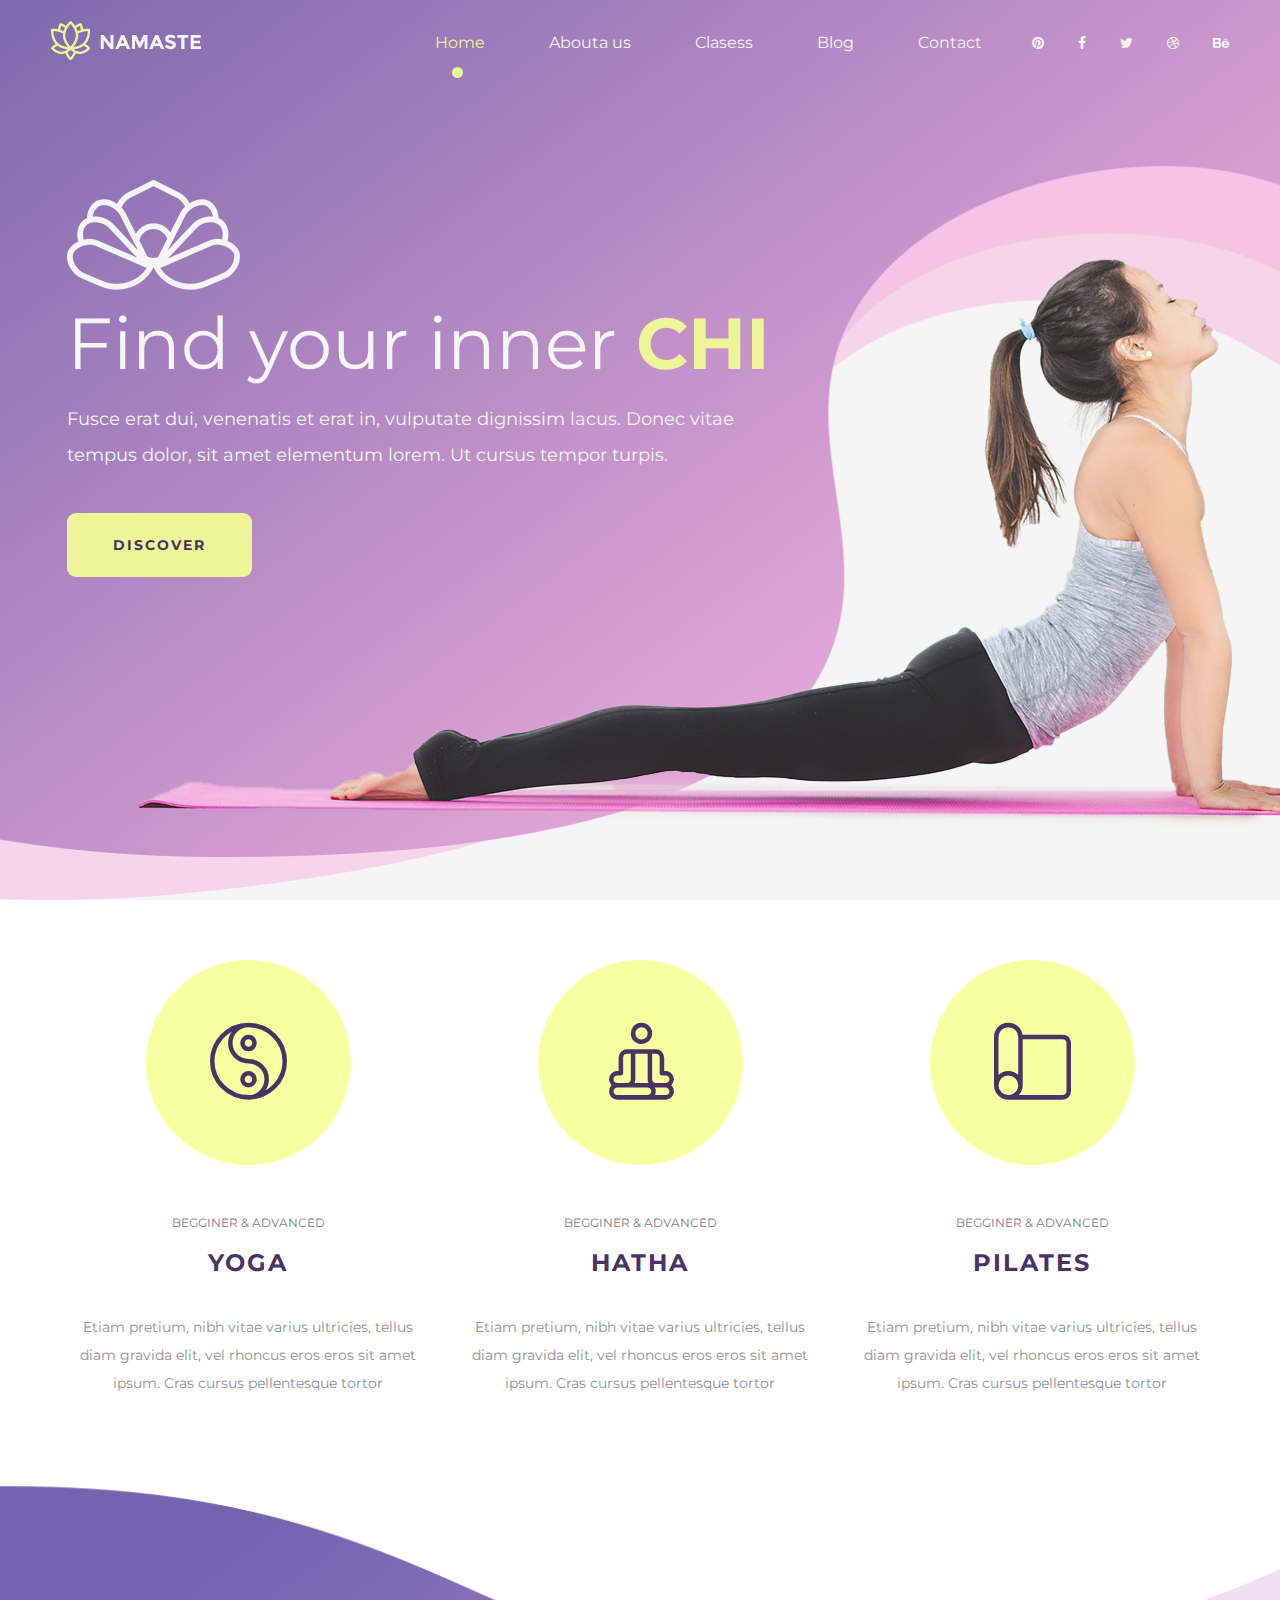
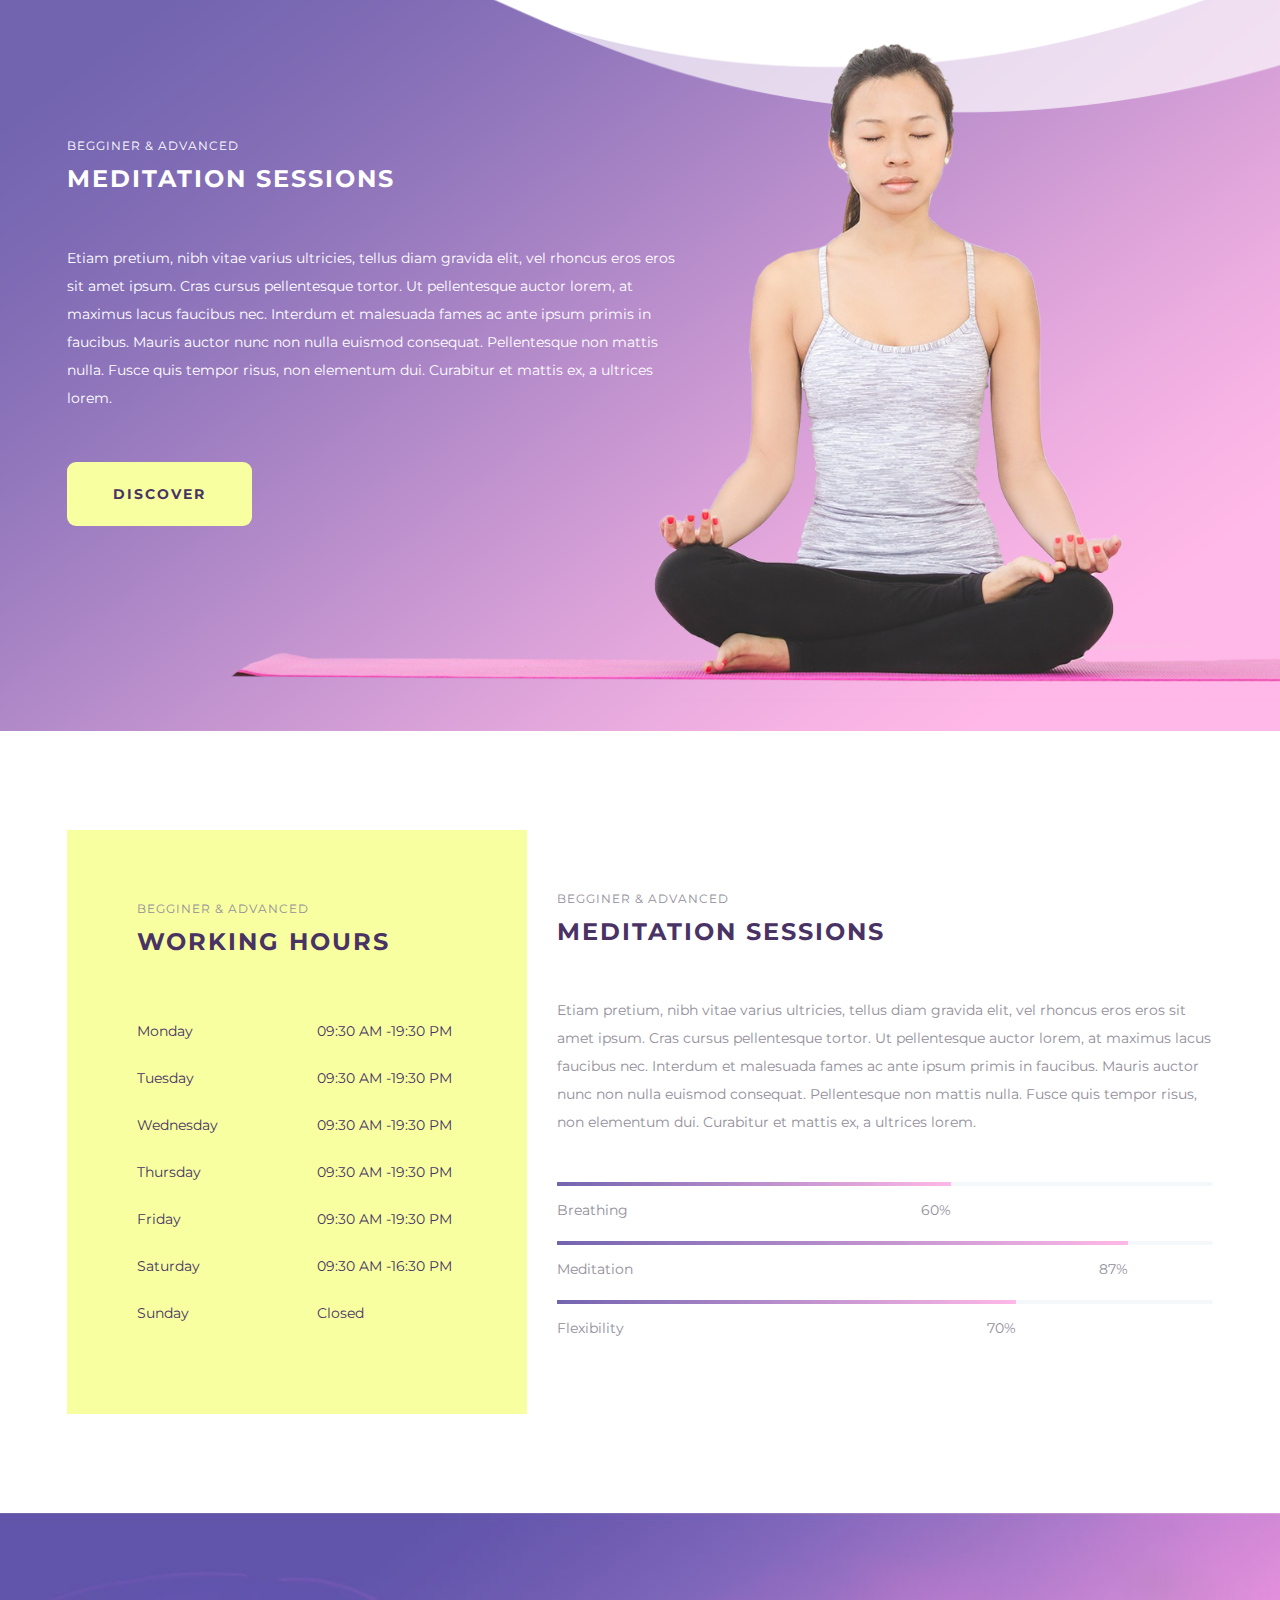
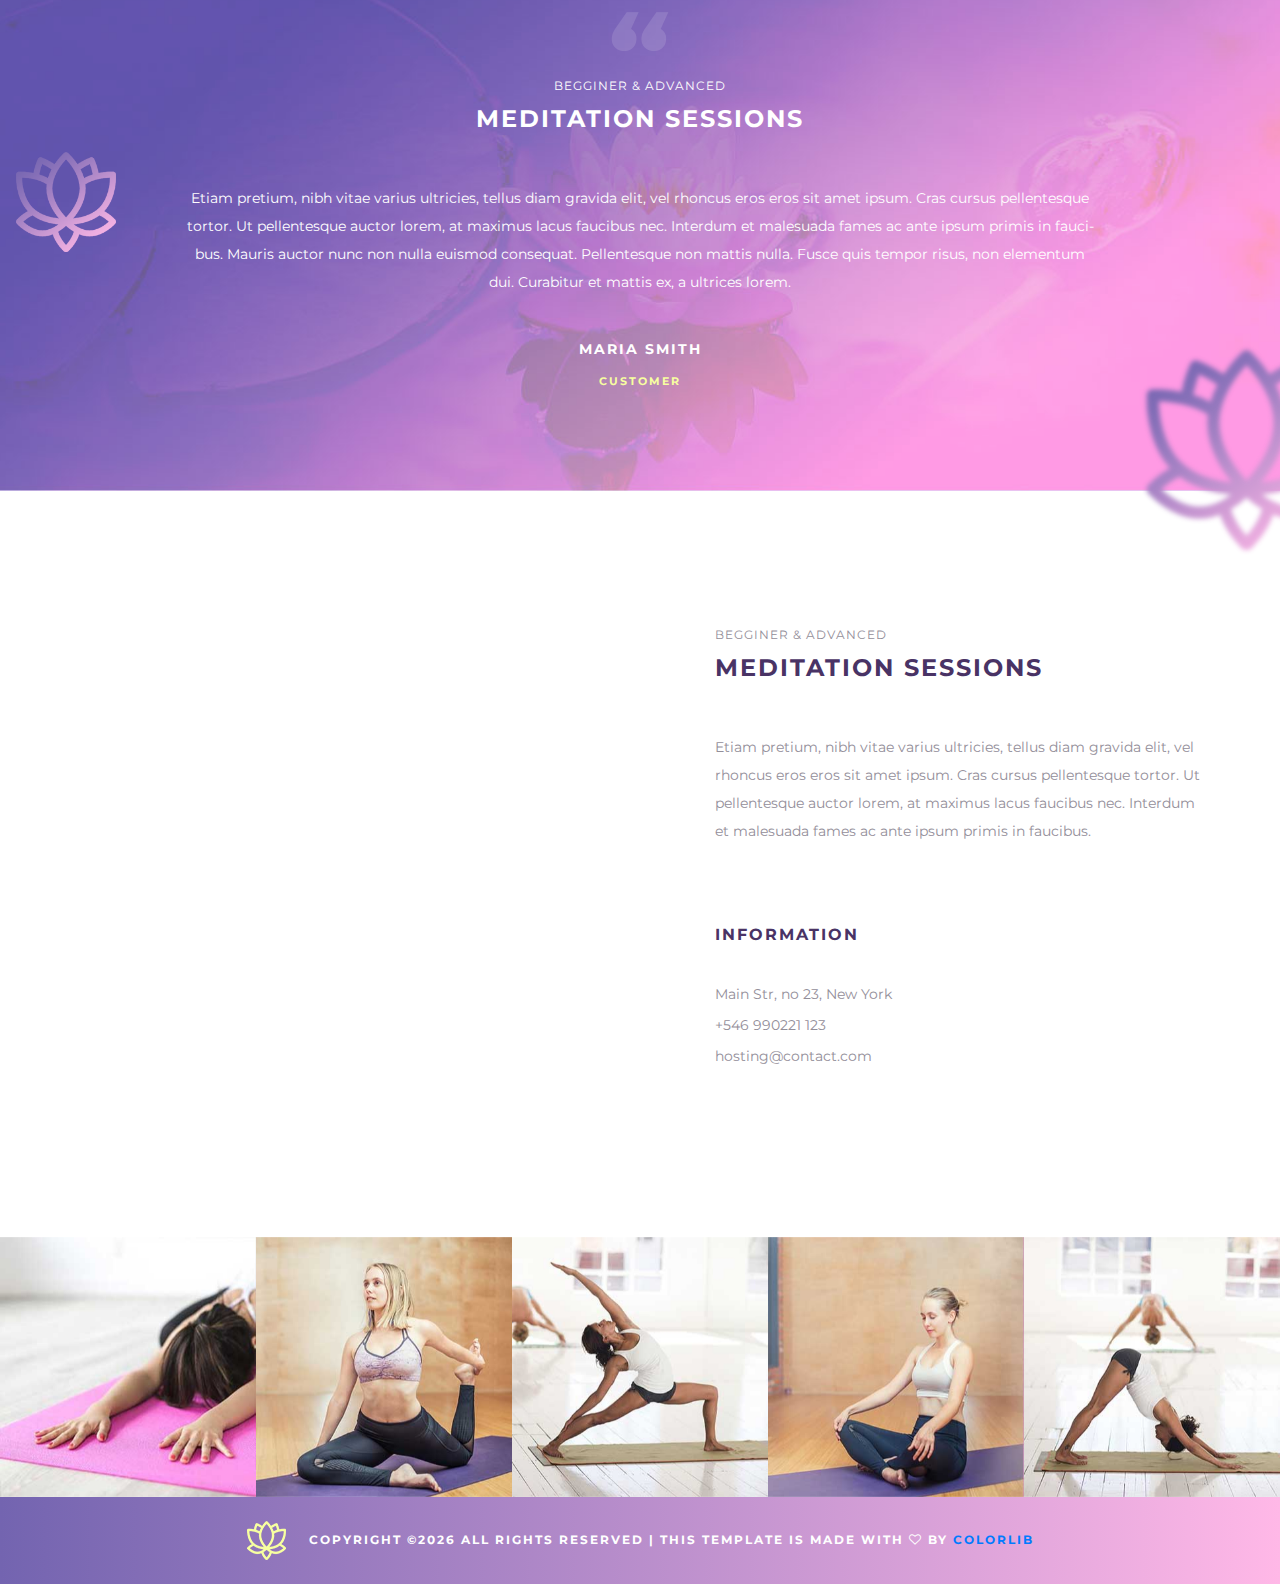
==== src/main/webapp/index.html @ a6ae623c "initial commit from root" ====
<!DOCTYPE html>
<html lang="zxx">
<head>
	<title>YogaKaro</title>
	<meta charset="UTF-8">
	<meta name="description" content="YogaKaro">
	<meta name="keywords" content="Yoga, html">
	<meta name="viewport" content="width=device-width, initial-scale=1.0">
	<!-- Favicon -->
	<link href="img/favicon.ico" rel="shortcut icon"/>

	<!-- Google Font -->
	<link href="https://fonts.googleapis.com/css?family=Montserrat:400,400i,500,500i,600,600i,700,700i" rel="stylesheet">

	<!-- Stylesheets -->
	<link rel="stylesheet" href="css/bootstrap.min.css"/>
	<link rel="stylesheet" href="css/font-awesome.min.css"/>
	<link rel="stylesheet" href="css/owl.carousel.min.css"/>
	<link rel="stylesheet" href="css/flaticon.css"/>
	<link rel="stylesheet" href="css/slicknav.min.css"/>

	<!-- Main Stylesheets -->
	<link rel="stylesheet" href="css/style.css"/>


	<!--[if lt IE 9]>
		  <script src="https://oss.maxcdn.com/html5shiv/3.7.2/html5shiv.min.js"></script>
	  <script src="https://oss.maxcdn.com/respond/1.4.2/respond.min.js"></script>
	<![endif]-->

</head>
<body>
	<!-- Page Preloder -->
	<div id="preloder">
		<div class="loader"></div>
	</div>

	<!-- Header section -->
	<header class="header-section">
		<a class="site-logo">
			<img src="img/logo.png" alt="">
		</a>
		<div class="header-socil-links">
			<a href=""><i class="fa fa-pinterest"></i></a>
			<a href=""><i class="fa fa-facebook"></i></a>
			<a href=""><i class="fa fa-twitter"></i></a>
			<a href=""><i class="fa fa-dribbble"></i></a>
			<a href=""><i class="fa fa-behance"></i></a>
		</div>
		<ul class="main-menu">
			<li class="active"><a href="index.html">Home</a></li>
			<li><a href="about.html">Abouta us</a></li>
			<li><a href="classes.html">Clasess</a></li>
			<li><a href="blog.html">Blog</a></li>
			<li><a href="contact.html">Contact</a></li>
		</ul>
	</header>
	<!-- Header section end -->


	<!-- Hero section -->
	<section class="hero-section set-bg" data-setbg="img/hero-bg.png">
		<div class="hero-content-warp">
			<div class="container">
				<div class="hero-content">
					<img src="img/hero-icon.png" alt="">
					<h2>Find your inner <span>CHI</span></h2>
					<p>Fusce erat dui, venenatis et erat in, vulputate dignissim lacus. Donec vitae tempus dolor, sit amet elementum lorem. Ut cursus tempor turpis.</p>
					<a href="#" class="site-btn">discover</a>
				</div>
			</div>
			<img src="img/hero-img.png" class="hero-img" alt="">
		</div>
	</section>
	<!-- Hero section end -->


	<!-- Courses section -->
	<section class="courses-section">
		<div class="container">
			<div class="row">
				<div class="col-md-4">
					<div class="course-item">
						<div class="ci-icon">
							<i class="flaticon-002-yin-yang"></i>
						</div>
						<span>Begginer & Advanced</span>
						<h4>Yoga</h4>
						<p>Etiam pretium, nibh vitae varius ultricies, tellus diam gravida elit, vel rhoncus eros eros sit amet ipsum. Cras cursus pellentesque tortor</p>
					</div>
				</div>
				<div class="col-md-4">
					<div class="course-item">
						<div class="ci-icon">
							<i class="flaticon-001-meditation i-fix"></i>
						</div>
						<span>Begginer & Advanced</span>
						<h4>Hatha</h4>
						<p>Etiam pretium, nibh vitae varius ultricies, tellus diam gravida elit, vel rhoncus eros eros sit amet ipsum. Cras cursus pellentesque tortor</p>
					</div>
				</div>
				<div class="col-md-4">
					<div class="course-item">
						<div class="ci-icon">
							<i class="flaticon-021-yoga-mat"></i>
						</div>
						<span>Begginer & Advanced</span>
						<h4>Pilates</h4>
						<p>Etiam pretium, nibh vitae varius ultricies, tellus diam gravida elit, vel rhoncus eros eros sit amet ipsum. Cras cursus pellentesque tortor</p>
					</div>
				</div>
			</div>
		</div>
	</section>
	<!-- Courses section end -->
	

	<!-- Meditation section -->
	<section class="meditation-section set-bg" data-setbg="img/meditation-bg.png">
		<div class="container">
			<div class="row">
				<div class="col-lg-7">
					<div class="meditation-content">
						<div class="sp-title text-white">
							<span>Begginer & Advanced</span>
							<h4>Meditation Sessions</h4>
						</div>
						<p>Etiam pretium, nibh vitae varius ultricies, tellus diam gravida elit, vel rhoncus eros eros sit amet ipsum. Cras cursus pellentesque tortor. Ut pellentesque auctor lorem, at maximus lacus faucibus nec. Interdum et malesuada fames ac ante ipsum primis in faucibus. Mauris auctor nunc non nulla euismod consequat. Pellentesque non mattis nulla. Fusce quis tempor risus, non elementum dui. Curabitur et mattis ex, a ultrices lorem. </p>
						<a href="#" class="site-btn">discover</a>
					</div>
				</div>
			</div>
		</div> 
		<img src="img/meditation-img.png" class="meditation-img" alt="">
	</section>
	<!-- Meditation section end -->


	<!-- Timetable section -->
	<section class="timetable-section spad">
		<div class="container">
			<div class="row">
				<div class="col-lg-5 col-md-9">
					<div class="timetable-box">
						<div class="sp-title">
							<span>Begginer & Advanced</span>
							<h4>Working Hours</h4>
						</div>
						<ul>
							<li><span>Monday</span>09:30 AM -19:30 PM</li>
							<li><span>Tuesday</span>09:30 AM -19:30 PM</li>
							<li><span>Wednesday</span>09:30 AM -19:30 PM</li>
							<li><span>Thursday</span>09:30 AM -19:30 PM</li>
							<li><span>Friday</span>09:30 AM -19:30 PM</li>
							<li><span>Saturday</span>09:30 AM -16:30 PM</li>
							<li><span>Sunday</span>Closed</li>
						</ul>
					</div>
				</div>
				<div class="col-lg-7">
					<div class="timetable-text">
						<div class="sp-title">
							<span>Begginer & Advanced</span>
							<h4>Meditation Sessions</h4>
						</div>
						<p>Etiam pretium, nibh vitae varius ultricies, tellus diam gravida elit, vel rhoncus eros eros sit amet ipsum. Cras cursus pellentesque tortor. Ut pellentesque auctor lorem, at maximus lacus faucibus nec. Interdum et malesuada fames ac ante ipsum primis in faucibus. Mauris auctor nunc non nulla euismod consequat. Pellentesque non mattis nulla. Fusce quis tempor risus, non elementum dui. Curabitur et mattis ex, a ultrices lorem. </p>
						<div class="site-progress-bars">
							<div class="progress-item">
								<div class="progress">
									<div class="progress-bar" role="progressbar" style="width: 60%;" aria-valuenow="60" aria-valuemin="0" aria-valuemax="100"><span>60%</span></div>
								</div>
								<p>Breathing</p>
							</div>
							<div class="progress-item">
								<div class="progress">
									<div class="progress-bar" role="progressbar" style="width: 87%;" aria-valuenow="87" aria-valuemin="0" aria-valuemax="100"><span>87%</span></div>
								</div>
								<p>Meditation</p>
							</div>
							<div class="progress-item">
								<div class="progress">
									<div class="progress-bar" role="progressbar" style="width: 70%;" aria-valuenow="70" aria-valuemin="0" aria-valuemax="100"><span>70%</span></div>
								</div>
								<p>Flexibility</p>
							</div>
						</div>
					</div>
				</div>
			</div>
		</div>
	</section>
	<!-- Timetable section end -->
	

	<!-- Testimonial section -->
	<section class="testimonial-section spad set-bg" data-setbg="img/testimonial-bg.jpg">
		<img src="img/testimonial-img-1.png" class="testimonial-img-1" alt="">
		<img src="img/testimonial-img-2.png" class="testimonial-img-2" alt="">
		<div class="container">
			<div class="sp-title text-white text-center">
				<img src="img/quota.png" alt="">
				<span>Begginer & Advanced</span>
				<h4>Meditation Sessions</h4>
			</div>
			<div class="row">
				<div class="col-lg-10 offset-lg-1">
					<div class="testimonial-content">
						<p>Etiam pretium, nibh vitae varius ultricies, tellus diam gravida elit, vel rhoncus eros eros sit amet ipsum. Cras cursus pellentesque tortor. Ut pellentesque auctor lorem, at maximus lacus faucibus nec. Interdum et malesuada fames ac ante ipsum primis in fauci-bus. Mauris auctor nunc non nulla euismod consequat. Pellentesque non mattis nulla. Fusce quis tempor risus, non elementum dui. Curabitur et mattis ex, a ultrices lorem. </p>
						<h6>Maria Smith</h6>
						<span>Customer</span>
					</div>
				</div>
			</div>
		</div>
	</section>
	<!-- Testimonial section end -->
	


	<!-- Contact section -->
	<div class="contact-section">
		<div class="map-warp"><iframe src="https://www.google.com/maps/embed?pb=!1m14!1m12!1m3!1d14376.077865872314!2d-73.879277264103!3d40.757667781624285!2m3!1f0!2f0!3f0!3m2!1i1024!2i768!4f13.1!5e0!3m2!1sen!2sbd!4v1546528920522" style="border:0" allowfullscreen></iframe></div>
		<div class="container-fluid">
			<div class="row">
				<div class="col-lg-6 offset-lg-6">
					<div class="contact-box contact-text">
						<div class="sp-title">
							<span>Begginer & Advanced</span>
							<h4>Meditation Sessions</h4>
						</div>
						<p>Etiam pretium, nibh vitae varius ultricies, tellus diam gravida elit, vel rhoncus eros eros sit amet ipsum. Cras cursus pellentesque tortor. Ut pellentesque auctor lorem, at maximus lacus faucibus nec. Interdum et malesuada fames ac ante ipsum primis in faucibus. </p>
						<h6>Information</h6>
						<ul>
							<li>Main Str, no 23, New York</li>
							<li>+546 990221 123</li>
							<li>hosting@contact.com</li>
						</ul>
					</div>
				</div>
			</div>
		</div>
	</div>
	<!-- Contact section end -->


	<!-- Gallery section -->
	<div class="gallery-section">
		<div class="gallery-slider owl-carousel">
			<div class="gallery-item">
				<img src="img/gallery/1.jpg" alt="">
			</div>
			<div class="gallery-item">
				<img src="img/gallery/2.jpg" alt="">
			</div>
			<div class="gallery-item">
				<img src="img/gallery/3.jpg" alt="">
			</div>
			<div class="gallery-item">
				<img src="img/gallery/4.jpg" alt="">
			</div>
			<div class="gallery-item">
				<img src="img/gallery/5.jpg" alt="">
			</div>
		</div>
	</div>
	<!-- Gallery section end -->

	
	<!-- Foote section -->
	<footer class="footer-section">
		<div class="contaienr text-center">
			<p><img src="img/footer-icon.png" alt=""><!-- Link back to Colorlib can't be removed. Template is licensed under CC BY 3.0. -->
Copyright &copy;<script>document.write(new Date().getFullYear());</script> All rights reserved | This template is made with <i class="fa fa-heart-o" aria-hidden="true"></i> by <a href="https://colorlib.com" target="_blank">Colorlib</a>
<!-- Link back to Colorlib can't be removed. Template is licensed under CC BY 3.0. -->
</p>
		</div>
	</footer>
	<!-- Foote section end -->



	<!--====== Javascripts & Jquery ======-->
	<script src="js/jquery-3.2.1.min.js"></script>
	<script src="js/bootstrap.min.js"></script>
	<script src="js/jquery.slicknav.min.js"></script>
	<script src="js/owl.carousel.min.js"></script>
	<script src="js/circle-progress.min.js"></script>
	<script src="js/main.js"></script>

	</body>
</html>
---- src/main/webapp/css/flaticon.css ----
/*
  	Flaticon icon font: Flaticon
  	Creation date: 24/09/2018 13:02
  	*/

@font-face {
  font-family: "Flaticon";
  src: url("../icon-fonts/Flaticon.eot");
  src: url("../icon-fonts/Flaticon.eot?#iefix") format("embedded-opentype"),
       url("../icon-fonts/Flaticon.woff") format("woff"),
       url("../icon-fonts/Flaticon.ttf") format("truetype"),
       url("../icon-fonts/Flaticon.svg#Flaticon") format("svg");
  font-weight: normal;
  font-style: normal;
}

@media screen and (-webkit-min-device-pixel-ratio:0) {
  @font-face {
    font-family: "Flaticon";
    src: url("../icon-fonts/Flaticon.svg#Flaticon") format("svg");
  }
}

[class^="flaticon-"]:before, [class*=" flaticon-"]:before,
[class^="flaticon-"]:after, [class*=" flaticon-"]:after {   
  font-family: Flaticon;
  font-style: normal;
}

.flaticon-001-meditation:before { content: "\f100"; }
.flaticon-002-yin-yang:before { content: "\f101"; }
.flaticon-003-lotus-flower:before { content: "\f102"; }
.flaticon-004-buddha:before { content: "\f103"; }
.flaticon-005-jainism:before { content: "\f104"; }
.flaticon-006-swastika:before { content: "\f105"; }
.flaticon-007-om:before { content: "\f106"; }
.flaticon-008-yoga:before { content: "\f107"; }
.flaticon-009-yoga-1:before { content: "\f108"; }
.flaticon-010-chakra:before { content: "\f109"; }
.flaticon-011-hamsa:before { content: "\f10a"; }
.flaticon-012-mandala:before { content: "\f10b"; }
.flaticon-013-prayer:before { content: "\f10c"; }
.flaticon-014-mudra:before { content: "\f10d"; }
.flaticon-015-stones:before { content: "\f10e"; }
.flaticon-016-incense:before { content: "\f10f"; }
.flaticon-017-monk:before { content: "\f110"; }
.flaticon-018-prayer-1:before { content: "\f111"; }
.flaticon-019-chakra-1:before { content: "\f112"; }
.flaticon-020-candle:before { content: "\f113"; }
.flaticon-021-yoga-mat:before { content: "\f114"; }
.flaticon-022-ankh:before { content: "\f115"; }
.flaticon-023-cross:before { content: "\f116"; }
.flaticon-024-eye-of-ra:before { content: "\f117"; }
.flaticon-025-god:before { content: "\f118"; }
.flaticon-026-dharma-wheel:before { content: "\f119"; }
.flaticon-027-endless-knot:before { content: "\f11a"; }
.flaticon-028-chakra-2:before { content: "\f11b"; }
.flaticon-029-tea:before { content: "\f11c"; }
.flaticon-030-bible:before { content: "\f11d"; }
.flaticon-031-triskele:before { content: "\f11e"; }
.flaticon-032-chakra-3:before { content: "\f11f"; }
.flaticon-033-chakra-4:before { content: "\f120"; }
.flaticon-034-yin-yang-1:before { content: "\f121"; }
.flaticon-035-chinese:before { content: "\f122"; }
.flaticon-036-shinto:before { content: "\f123"; }
.flaticon-037-koi:before { content: "\f124"; }
.flaticon-038-triquetra:before { content: "\f125"; }
.flaticon-039-fish:before { content: "\f126"; }
.flaticon-040-islam:before { content: "\f127"; }
.flaticon-041-torah:before { content: "\f128"; }
.flaticon-042-peace-sign:before { content: "\f129"; }
.flaticon-043-zen:before { content: "\f12a"; }
.flaticon-044-aromatherapy:before { content: "\f12b"; }
.flaticon-045-menorah:before { content: "\f12c"; }
.flaticon-046-kippah:before { content: "\f12d"; }
.flaticon-047-angel:before { content: "\f12e"; }
.flaticon-048-church:before { content: "\f12f"; }
.flaticon-049-shrine:before { content: "\f130"; }
.flaticon-050-mosque:before { content: "\f131"; }
---- src/main/webapp/css/style.css ----
/* =================================
------------------------------------
	Namaste - Yoga HTML Template
	Version: 1.0
 ------------------------------------
 ====================================*/


/*----------------------------------------*/
/* Template default CSS
 /*----------------------------------------*/

 html,
 body {
   height: 100%;
   font-family: 'Montserrat', sans-serif;
   -webkit-font-smoothing: antialiased;
   font-smoothing: antialiased;
 }
 
 h1,
 h2,
 h3,
 h4,
 h5,
 h6 {
   margin: 0;
   color: #493365;
   font-weight: 600;
 }
 
 h1 {
   font-size: 70px;
 }
 
 h2 {
   font-size: 36px;
 }
 
 h3 {
   font-size: 30px;
 }
 
 h4 {
   font-size: 24px;
 }
 
 h5 {
   font-size: 18px;
 }
 
 h6 {
   font-size: 16px;
 }
 
 p {
   font-size: 14px;
   color: #938e99;
   line-height: 2;
 }
 
 img {
   max-width: 100%;
 }
 
 input:focus,
 select:focus,
 button:focus,
 textarea:focus {
   outline: none;
 }
 
 a:hover,
 a:focus {
   text-decoration: none;
   outline: none;
 }
 
 ul,
 ol {
   padding: 0;
   margin: 0;
 }
 
 span {
   color: #938e99;
 }
 
 /*---------------------
     Helper CSS
   -----------------------*/
 
 .section-title {
   text-align: center;
 }
 
 .section-title h2 {
   font-size: 36px;
 }
 
 .set-bg {
   background-repeat: no-repeat;
   background-size: cover;
   background-position: top center;
 }
 
 .spad {
   padding-top: 99px;
   padding-bottom: 99px;
 }
 
 .sp-title {
   margin-bottom: 50px;
 }
 
 .sp-title img {
   margin-bottom: 25px;
 }
 
 .sp-title span {
   font-size: 12px;
   text-transform: uppercase;
   letter-spacing: 1px;
   display: block;
 }
 
 .sp-title h3,
 .sp-title h4,
 .sp-title h5 {
   text-transform: uppercase;
   font-weight: 700;
   letter-spacing: 2px;
   padding-top: 10px;
 }
 
 .text-white h1,
 .text-white h2,
 .text-white h3,
 .text-white h4,
 .text-white h5,
 .text-white h6,
 .text-white p,
 .text-white span,
 .text-white li,
 .text-white a {
   color: #fff;
 }
 
 .i-fix:before {
   margin-right: -15px;
 }
 
 .gradient-bg-2,
 .site-btn.sb-gradient,
 .accordion-area .panel-link.active,
 .site-tab-nav.nav.nav-tabs.stn-dark .nav-link.active,
 .site-tab-nav.nav.nav-tabs .nav-link.active,
 .course-item .ci-icon:after,
 .footer-section,
 .blog-item .blog-date {
   background: #7364b0;
   /* Old browsers */
   /* FF3.6-15 */
   /* Chrome10-25,Safari5.1-6 */
   background: -webkit-gradient(linear, left top, right top, from(#7364b0), to(#ffb8e7));
   background: linear-gradient(to right, #7364b0 0%, #ffb8e7 100%);
   /* W3C, IE10+, FF16+, Chrome26+, Opera12+, Safari7+ */
   filter: progid:DXImageTransform.Microsoft.gradient( startColorstr='#7364b0', endColorstr='#ffb8e7', GradientType=1);
   /* IE6-9 */
 }
 
 /*---------------------
     Commom elements
   -----------------------*/
 
 .elements-section {
   padding-top: 99px;
 }
 
 .element {
   margin-bottom: 90px;
 }
 
 .el-title {
   font-size: 24px;
   font-weight: 700;
   text-transform: uppercase;
   letter-spacing: 3px;
   margin-bottom: 60px;
 }
 
 /* buttons */
 
 .site-btn {
   display: inline-block;
   border: none;
   font-size: 14px;
   font-weight: 700;
   min-width: 185px;
   padding: 23px 40px;
   border-radius: 9px;
   text-transform: uppercase;
   background: #f7ffa0;
   color: #493365;
   line-height: normal;
   letter-spacing: 2px;
   cursor: pointer;
   text-align: center;
 }
 
 .site-btn:hover {
   color: #493365;
 }
 
 .site-btn.sb-shadow {
   -webkit-box-shadow: 0 19px 27px rgba(0, 0, 0, 0.35);
   box-shadow: 0 19px 27px rgba(0, 0, 0, 0.35);
 }
 
 .site-btn.sb-gradient {
   color: #fff;
 }
 
 .site-btn.sb-dark {
   background: #5a496a;
   color: #fff;
 }
 
 /* Accordion */
 
 .accordion-area .panel {
   margin-bottom: 16px;
 }
 
 .accordion-area .panel-link:after {
   content: "+";
   position: absolute;
   font-size: 15px;
   right: 26px;
   top: 0;
   line-height: 16px;
   width: 15px;
   height: 100%;
   text-align: center;
   color: #493365;
   display: -webkit-box;
   display: -ms-flexbox;
   display: flex;
   -webkit-box-align: center;
   -ms-flex-align: center;
   align-items: center;
   -webkit-box-pack: center;
   -ms-flex-pack: center;
   justify-content: center;
 }
 
 .faq-accordion.accordion-area .panel-link,
 .faq-accordion.accordion-area .panel-link.active.collapsed {
   padding: 17px 100px 17px 20px;
 }
 
 .faq-accordion.accordion-area .panel-link:after {
   right: 44px;
 }
 
 .accordion-area .panel-header .panel-link.collapsed:after {
   content: "+";
   color: #493365;
 }
 
 .accordion-area .panel-link.active:after {
   content: "-";
   color: #fff;
 }
 
 .accordion-area .panel-link.active {
   color: #fff;
 }
 
 .accordion-area .panel-link,
 .accordion-area .panel-link.active.collapsed {
   text-align: left;
   position: relative;
   width: 100%;
   padding: 15px 65px 15px 17px;
   font-size: 14px;
   font-weight: 400;
   text-transform: uppercase;
   letter-spacing: 4px;
   color: #493365;
   line-height: 1;
   cursor: pointer;
   border: none;
   border-left: 7px solid #f7ffa0;
   min-height: 48px;
   background: #f2f8f9;
 }
 
 .accordion-area .panel-body {
   padding: 75px 0 0;
 }
 
 .accordion-area .panel-body p {
   margin-bottom: 0;
 }
 
 /* Tab */
 
 .site-tab-nav.nav.nav-tabs {
   border-bottom: none;
   display: block;
 }
 
 .site-tab-nav.nav.nav-tabs.stn-dark .nav-link {
   background: #fff;
 }
 
 .site-tab-nav.nav.nav-tabs .nav-item {
   display: block;
   margin-bottom: 1px;
 }
 
 .site-tab-nav.nav.nav-tabs .nav-link {
   padding: 41px 40px;
   border: none;
   background: #f2f8f9;
   position: relative;
 }
 
 .site-tab-nav.nav.nav-tabs .nav-link:focus,
 .site-tab-nav.nav.nav-tabs .nav-link:hover {
   border: none;
 }
 
 .site-tab-nav.nav.nav-tabs .nav-link:after {
   position: absolute;
   content: "";
   width: 7px;
   height: 0;
   left: 0;
   top: 0;
   background: #f7ffa0;
 }
 
 .site-tab-nav.nav.nav-tabs .nav-link.active {
   border: none;
   border-radius: 0;
 }
 
 .site-tab-nav.nav.nav-tabs .nav-link.active:after {
   height: 100%;
   -webkit-transition: all 0.4s ease 0s;
   transition: all 0.4s ease 0s;
 }
 
 .site-tab-nav.nav.nav-tabs .nav-link.active h6 {
   color: #fff;
 }
 
 .site-tab-nav.nav.nav-tabs .nav-link.active span {
   color: #fff;
 }
 
 .site-tab-nav.nav.nav-tabs .nav-link h6 {
   font-weight: 400;
   margin-bottom: 4px;
 }
 
 .site-tab-nav.nav.nav-tabs .nav-link span {
   font-size: 14px;
 }
 
 .site-tab-content .st-content {
   max-width: 560px;
 }
 
 .site-tab-content .st-content p {
   margin-bottom: 50px;
 }
 
 .site-tab-content .st-content ul {
   list-style: none;
 }
 
 .site-tab-content .st-content ul li {
   font-size: 14px;
   color: #938e99;
   position: relative;
   padding-left: 74px;
   margin-bottom: 41px;
 }
 
 .site-tab-content .st-content ul li:after {
   position: absolute;
   content: "";
   width: 46px;
   height: 46px;
   left: 0;
   top: calc(50% - 23px);
   background-image: url("../img/check-icon.png");
   background-position: center center;
   background-repeat: no-repeat;
 }
 
 /* Milestones */
 
 .milestone .ms-icon {
   width: 77px;
   height: 77px;
   font-size: 43px;
   color: #493365;
   float: left;
   display: -webkit-box;
   display: -ms-flexbox;
   display: flex;
   -webkit-box-align: center;
   -ms-flex-align: center;
   align-items: center;
   -webkit-box-pack: center;
   -ms-flex-pack: center;
   justify-content: center;
   margin-right: 22px;
   margin-top: 7px;
   border-radius: 50%;
   background: #f7ffa0;
 }
 
 .milestone .ms-text {
   overflow: hidden;
 }
 
 .milestone .ms-text h2 {
   font-size: 72px;
   font-weight: 400;
 }
 
 .milestone .ms-text p {
   margin-bottom: 0;
   line-height: normal;
 }
 
 /* Circle progress */
 
 .circle-progress {
   text-align: center;
   display: block;
   position: relative;
   margin-bottom: 30px;
 }
 
 .circle-progress canvas {
   -webkit-transform: rotate(90deg);
   transform: rotate(90deg);
 }
 
 .circle-progress .progress-info {
   position: absolute;
   width: 100%;
   top: 50%;
   margin-top: -38px;
 }
 
 .circle-progress .progress-info h2 {
   font-size: 48px;
   font-weight: 400;
   margin-bottom: 1px;
 }
 
 .circle-progress .progress-info p {
   font-size: 14px;
   margin-bottom: 0;
   line-height: normal;
 }
 
 /* Preloder */
 
 #preloder {
   position: fixed;
   width: 100%;
   height: 100%;
   top: 0;
   left: 0;
   z-index: 999999;
   background: #000;
 }
 
 .loader {
   width: 40px;
   height: 40px;
   position: absolute;
   top: 50%;
   left: 50%;
   margin-top: -13px;
   margin-left: -13px;
   border-radius: 60px;
   animation: loader 0.8s linear infinite;
   -webkit-animation: loader 0.8s linear infinite;
 }
 
 @keyframes loader {
   0% {
     -webkit-transform: rotate(0deg);
     transform: rotate(0deg);
     border: 4px solid #f44336;
     border-left-color: transparent;
   }
   50% {
     -webkit-transform: rotate(180deg);
     transform: rotate(180deg);
     border: 4px solid #673ab7;
     border-left-color: transparent;
   }
   100% {
     -webkit-transform: rotate(360deg);
     transform: rotate(360deg);
     border: 4px solid #f44336;
     border-left-color: transparent;
   }
 }
 
 @-webkit-keyframes loader {
   0% {
     -webkit-transform: rotate(0deg);
     border: 4px solid #f44336;
     border-left-color: transparent;
   }
   50% {
     -webkit-transform: rotate(180deg);
     border: 4px solid #673ab7;
     border-left-color: transparent;
   }
   100% {
     -webkit-transform: rotate(360deg);
     border: 4px solid #f44336;
     border-left-color: transparent;
   }
 }
 
 /*------------------
     Header section
   ---------------------*/
 
 .header-section {
   position: absolute;
   width: 100%;
   top: 0;
   left: 0;
   padding: 21px 51px;
   z-index: 99;
 }
 
 .header-socil-links {
   float: right;
   padding-top: 10px;
 }
 
 .header-socil-links a {
   display: inline-block;
   color: #fff;
   font-size: 14px;
   margin-left: 30px;
 }
 
 .header-socil-links a:first-child {
   margin-left: 0;
 }
 
 .slicknav_menu {
   display: none;
 }
 
 .main-menu {
   list-style: none;
   float: right;
 }
 
 .main-menu li {
   display: inline-block;
   margin-right: 40px;
 }
 
 .main-menu li a {
   display: block;
   font-size: 16px;
   padding: 10px;
   color: #fff;
   position: relative;
   -webkit-transition: all 0.3s ease 0s;
   transition: all 0.3s ease 0s;
 }
 
 .main-menu li a:hover {
   color: #f7ffa0;
 }
 
 .main-menu li.active a {
   color: #f7ffa0;
 }
 
 .main-menu li.active a:after {
   position: absolute;
   content: "";
   width: 11px;
   height: 11px;
   left: calc(50% - 8px);
   bottom: -13px;
   background: #f7ffa0;
   border-radius: 50%;
 }
 
 /* ----------------
     Hero section
   ---------------------*/
 
 .hero-section {
   height: 900px;
   overflow: hidden;
 }
 
 .hero-content-warp {
   max-width: 1300px;
   height: 100%;
   margin: 0 auto;
   position: relative;
 }
 
 .hero-content {
   position: relative;
   max-width: 710px;
   padding-top: 180px;
   left: -90px;
 }
 
 .hero-content img {
   margin-bottom: 10px;
 }
 
 .hero-content h2 {
   font-size: 72px;
   font-weight: 400;
   margin-bottom: 15px;
   color: #fff;
 }
 
 .hero-content h2 span {
   color: #f7ffa0;
   font-weight: 700;
 }
 
 .hero-content p {
   font-size: 18px;
   margin-bottom: 40px;
   color: #fff;
 }
 
 .hero-img {
   position: absolute;
   right: -135px;
   bottom: 70px;
 }
 
 /* ----------------
    Courses Section
   ---------------------*/
 
 .courses-section {
   padding-top: 60px;
   margin-bottom: -20px;
 }
 
 .course-item {
   text-align: center;
 }
 
 .course-item .ci-icon {
   width: 205px;
   height: 205px;
   background: #f7ffa0;
   display: -webkit-box;
   display: -ms-flexbox;
   display: flex;
   -webkit-box-align: center;
   -ms-flex-align: center;
   align-items: center;
   -webkit-box-pack: center;
   -ms-flex-pack: center;
   justify-content: center;
   border-radius: 50%;
   margin: 0 auto 45px;
   position: relative;
   color: #493365;
   -webkit-transition: all 0.4s;
   transition: all 0.4s;
 }
 
 .course-item .ci-icon:after {
   position: absolute;
   content: "";
   width: 100%;
   height: 100%;
   left: 0;
   top: 0;
   border-radius: 50%;
   opacity: 0;
   -webkit-transform: scale(0.9);
   transform: scale(0.9);
   -webkit-transition: all 0.4s;
   transition: all 0.4s;
 }
 
 .course-item .ci-icon i {
   font-size: 77px;
   position: relative;
   z-index: 1;
 }
 
 .course-item .ci-icon img {
   max-width: 77px;
 }
 
 .course-item span {
   font-size: 12px;
   text-transform: uppercase;
   color: #7f7987;
 }
 
 .course-item h4 {
   font-weight: 700;
   padding-top: 15px;
   margin-bottom: 35px;
   letter-spacing: 2px;
   text-transform: uppercase;
 }
 
 .course-item p {
   margin-bottom: 0;
 }
 
 .course-item:hover .ci-icon {
   color: #fff;
   background: transparent;
 }
 
 .course-item:hover .ci-icon:after {
   -webkit-transform: scale(1);
   transform: scale(1);
   opacity: 1;
 }
 
 /* -------------------
    Meditation section
   ----------------------*/
 
 .meditation-section {
   position: relative;
   padding-top: 360px;
   padding-bottom: 205px;
 }
 
 .meditation-content {
   max-width: 615px;
 }
 
 .meditation-content p {
   color: #fff;
   margin-bottom: 50px;
 }
 
 .meditation-img {
   position: absolute;
   right: 0;
   bottom: 27px;
 }
 
 /* ----------------
    Timetable section
   ---------------------*/
 
 .timetable-box {
   background: #f7ffa0;
   padding: 70px 70px 90px;
 }
 
 .timetable-box ul {
   list-style: none;
   padding-top: 15px;
 }
 
 .timetable-box ul li {
   font-size: 14px;
   color: #493365;
   margin-bottom: 26px;
 }
 
 .timetable-box ul li:last-child {
   margin-bottom: 0;
 }
 
 .timetable-box ul li span {
   color: #493365;
   width: 180px;
   display: inline-block;
 }
 
 .timetable-text {
   padding-top: 60px;
 }
 
 .timetable-text .site-progress-bars {
   padding-top: 30px;
 }
 
 .site-progress-bars .progress-item {
   margin-bottom: 22px;
 }
 
 .site-progress-bars .progress-item p {
   margin-bottom: 0;
   line-height: normal;
   padding-top: 15px;
 }
 
 .site-progress-bars .progress {
   height: 4px;
   background: #f5f8fb;
   overflow: visible;
 }
 
 .site-progress-bars .progress .progress-bar {
   position: relative;
   background: #7364b0;
   /* Old browsers */
   /* FF3.6-15 */
   /* Chrome10-25,Safari5.1-6 */
   background: -webkit-gradient(linear, left top, right top, from(#7364b0), to(#ffb8e7));
   background: linear-gradient(to right, #7364b0 0%, #ffb8e7 100%);
   /* W3C, IE10+, FF16+, Chrome26+, Opera12+, Safari7+ */
   filter: progid:DXImageTransform.Microsoft.gradient( startColorstr='#7364b0', endColorstr='#ffb8e7', GradientType=1);
   /* IE6-9 */
 }
 
 .site-progress-bars .progress .progress-bar span {
   position: absolute;
   right: 0;
   bottom: -35px;
   font-size: 14px;
 }
 
 /* --------------------
    Testimonial Section
   ------------------------*/
 
 .testimonial-section {
   position: relative;
 }
 
 .testimonial-img-1 {
   position: absolute;
   left: 71px;
   top: calc(50% - 85px);
 }
 
 .testimonial-img-2 {
   position: absolute;
   right: 0;
   bottom: -95px;
 }
 
 .testimonial-content {
   text-align: center;
   padding: 0 20px;
 }
 
 .testimonial-content p {
   margin-bottom: 45px;
   color: #fff;
 }
 
 .testimonial-content h6 {
   font-size: 14px;
   text-transform: uppercase;
   color: #fff;
   letter-spacing: 2px;
   font-weight: 700;
   margin-bottom: 10px;
 }
 
 .testimonial-content span {
   font-size: 11px;
   font-weight: 700;
   text-transform: uppercase;
   color: #f7ffa0;
   letter-spacing: 2px;
 }
 
 /* ----------------
    Contact Section
   ---------------------*/
 
 .contact-section {
   position: relative;
   overflow: hidden;
 }
 
 .map-warp {
   width: 50%;
   height: 100%;
   left: 0;
   top: 0;
   position: absolute;
 }
 
 .map-warp iframe {
   width: 100%;
   height: 100%;
 }
 
 .contact-box {
   padding: 135px 130px 160px;
 }
 
 /* ----------------
    Footer section
   ---------------------*/
 
 .footer-section {
   padding: 24px 0;
 }
 
 .footer-section p {
   line-height: normal;
   margin-bottom: 0;
   font-size: 12px;
   font-weight: 700;
   color: #fff;
   text-transform: uppercase;
   letter-spacing: 2px;
 }
 
 .footer-section p img {
   margin-right: 18px;
 }
 
 /* ----------------
    Other pages
   ---------------------*/
 
 .page-info-section {
   height: 538px;
   padding-top: 205px;
   position: relative;
 }
 
 .page-info-section .page-info-img {
   position: absolute;
   left: 0;
   top: 175px;
 }
 
 .page-info-section h2 {
   font-size: 72px;
   font-weight: 400;
   color: #fff;
 }
 
 .site-breadcrumb {
   color: #fff;
 }
 
 .site-breadcrumb a {
   color: #fff;
   font-size: 14px;
 }
 
 .site-breadcrumb span {
   color: #f7ffa0;
 }
 
 /* ----------------
    About page
   ---------------------*/
 
 .about-section {
   padding-top: 95px;
   padding-bottom: 98px;
 }
 
 .about-text p {
   margin-bottom: 40px;
 }
 
 .ap-course-section {
   padding-bottom: 90px;
 }
 
 .ap-course-item .ci-icon {
   float: left;
   width: 97px;
 }
 
 .ap-course-item .ci-icon img {
   max-width: 77px;
 }
 
 .ap-course-item .ci-icon i {
   font-size: 77px;
   color: #f7ffa0;
 }
 
 .ap-course-item .ci-content {
   overflow: hidden;
   padding-top: 20px;
 }
 
 .ap-course-item .ci-content span {
   font-size: 12px;
   text-transform: uppercase;
   color: #7f7987;
 }
 
 .ap-course-item .ci-content h4 {
   font-weight: 700;
   padding-top: 5px;
   margin-bottom: 15px;
   letter-spacing: 2px;
   text-transform: uppercase;
 }
 
 .ap-course-item .ci-content p {
   margin-bottom: 0;
 }
 
 .appointment-section {
   padding-top: 126px;
   padding-bottom: 117px;
 }
 
 .appointment-text {
   max-width: 590px;
   padding-top: 15px;
   position: relative;
   left: 120px;
 }
 
 .appointment-text span {
   font-size: 12px;
   text-transform: uppercase;
 }
 
 .appointment-text h2 {
   font-size: 48px;
   font-weight: 700;
   text-transform: uppercase;
   letter-spacing: 10px;
   margin-bottom: 40px;
 }
 
 .appointment-text p {
   margin-bottom: 0;
 }
 
 .appointment-img {
   text-align: right;
 }
 
 .ap-timetable-title {
   background: #f7ffa0;
   text-align: center;
   padding: 51px 0;
 }
 
 .ap-timetable-title h4 {
   text-transform: uppercase;
   font-weight: 700;
   letter-spacing: 3px;
 }
 
 .timetable-item {
   text-align: center;
   padding: 33px 15px;
 }
 
 .timetable-item:nth-child(2n) {
   background: #f2f8f9;
 }
 
 .timetable-item i {
   font-size: 51px;
   color: #a1b4b7;
   margin-bottom: 15px;
 }
 
 .timetable-item img {
   margin-bottom: 15px;
 }
 
 .timetable-item span {
   display: block;
   font-size: 12px;
   text-transform: uppercase;
   letter-spacing: 3px;
 }
 
 .timetable-item h5 {
   padding: 14px 0 5px;
   font-size: 18px;
   font-weight: 700;
   text-transform: uppercase;
   letter-spacing: 2px;
 }
 
 .timetable-item p {
   margin-bottom: 0;
 }
 
 /* ----------------
    Courses section 
   ---------------------*/
 
 .cl-courses-section {
   padding-top: 100px;
   padding-bottom: 95px;
 }
 
 .feature-tab-section {
   background: #f2f8f9;
   padding-top: 98px;
   padding-bottom: 99px;
 }
 
 .feature-tab-section .container {
   position: relative;
 }
 
 .feature-tab-section .feature-icon {
   position: absolute;
   right: -91px;
   top: 0;
 }
 
 .plans-section {
   padding: 98px 0 57px;
 }
 
 .pricing-plan {
   text-align: center;
   border: 10px solid #f2f8f9;
   padding: 55px 70px 50px;
 }
 
 .pricing-plan h2 {
   font-size: 68px;
   font-weight: 600;
   margin-bottom: 25px;
 }
 
 .pricing-plan h5 {
   text-transform: uppercase;
   letter-spacing: 2px;
   color: #1d1f2a;
   margin-bottom: 45px;
   line-height: 1.7;
 }
 
 .pricing-plan ul {
   list-style: none;
   margin-bottom: 39px;
 }
 
 .pricing-plan ul li {
   font-size: 14px;
   color: #938e99;
   margin-bottom: 15px;
   font-weight: 600;
 }
 
 .pricing-plan .site-btn {
   -webkit-box-shadow: 0 0 0;
   box-shadow: 0 0 0;
 }
 
 .pricing-plan.spacial-plan {
   background: #f7ffa0;
   border-color: #f7ffa0;
   -webkit-box-shadow: 0 37px 49px rgba(0, 0, 0, 0.16);
   box-shadow: 0 37px 49px rgba(0, 0, 0, 0.16);
 }
 
 .pricing-plan.spacial-plan .site-btn {
   background: #fff;
 }
 
 .plan-icon {
   padding-top: 52px;
 }
 
 /* ----------------
    Blog page
   ---------------------*/
 
 .blog-section {
   padding: 99px 0;
 }
 
 .blog-item {
   margin-bottom: 99px;
 }
 
 .blog-item .blog-thumb {
   height: 349px;
   padding-top: 37px;
   margin-bottom: 55px;
 }
 
 .blog-item .blog-date {
   display: inline-block;
   font-size: 14px;
   font-weight: 700;
   text-transform: uppercase;
   letter-spacing: 3px;
   color: #fff;
   padding: 9px 25px 9px 18px;
   border-radius: 0 9px 9px 0;
 }
 
 .blog-item .blog-title {
   font-size: 24px;
   font-weight: 700;
   text-transform: uppercase;
   margin-bottom: 5px;
   letter-spacing: 4px;
 }
 
 .blog-item .post-metas {
   display: block;
   overflow: hidden;
   margin-bottom: 20px;
 }
 
 .blog-item .post-metas .post-meta {
   float: left;
   font-size: 12px;
   color: #938e99;
   letter-spacing: 2px;
   text-transform: uppercase;
   padding-right: 22px;
   margin-right: 20px;
   position: relative;
 }
 
 .blog-item .post-metas .post-meta:after {
   position: absolute;
   content: "|";
   font-size: 12px;
   color: #938e99;
   right: 0;
   top: 0;
 }
 
 .blog-item .post-metas .post-meta:last-child {
   margin-right: 0;
   padding-right: 0;
 }
 
 .blog-item .post-metas .post-meta:last-child:after {
   display: none;
 }
 
 .blog-item p {
   margin-bottom: 25px;
 }
 
 .blog-item .site-btn {
   padding: 23px 35px;
   min-width: 185px;
 }
 
 .site-pagination a {
   font-size: 14px;
   font-weight: 700;
   color: #493365;
   margin-left: 10px;
   position: relative;
 }
 
 .site-pagination .active:after {
   position: absolute;
   content: "";
   width: 43px;
   height: 43px;
   left: calc(50% - 21.5px);
   top: calc(50% - 21.5px);
   background: #f7ffa0;
   border-radius: 8px;
   z-index: -1;
 }
 
 .sb-widget {
   margin-bottom: 64px;
 }
 
 .sb-widget .sbw-title {
   font-size: 14px;
   font-weight: 700;
   text-transform: uppercase;
   letter-spacing: 2px;
   margin-bottom: 60px;
 }
 
 .sb-widget .search-widget {
   position: relative;
 }
 
 .sb-widget .search-widget input {
   width: 100%;
   background: #f2f8f9;
   border: none;
   height: 49px;
   padding: 0 50px 0 25px;
   border-radius: 8px;
 }
 
 .sb-widget .search-widget button {
   position: absolute;
   right: 0;
   top: 0;
   height: 100%;
   border: none;
   padding-right: 20px;
   background: transparent;
 }
 
 .sb-widget ul {
   list-style: none;
 }
 
 .sb-widget ul li a {
   display: inline-block;
   margin-bottom: 12px;
   font-size: 14px;
   color: #938e99;
   padding: 6px 32px;
   border-radius: 8px;
   -webkit-transition: all 0.3s ease 0s;
   transition: all 0.3s ease 0s;
 }
 
 .sb-widget ul li a:hover {
   background: #f7ffa0;
 }
 
 .letest-blog-widget .lb-item {
   overflow: hidden;
   margin-bottom: 21px;
 }
 
 .letest-blog-widget .lb-thumb {
   float: left;
   margin-right: 17px;
 }
 
 .letest-blog-widget .lb-text {
   overflow: hidden;
   padding-top: 17px;
 }
 
 .letest-blog-widget .lb-text span {
   font-size: 10px;
   font-weight: 700;
   text-transform: uppercase;
   color: #493365;
   letter-spacing: 2px;
 }
 
 .letest-blog-widget .lb-text p {
   margin-bottom: 0;
   line-height: normal;
 }
 
 /* ----------------
    Contact Page
   ---------------------*/
 
 .contact-page-section {
   padding: 99px 0;
 }
 
 .contact-text p {
   margin-bottom: 80px;
 }
 
 .contact-text h6 {
   font-weight: 700;
   text-transform: uppercase;
   letter-spacing: 2px;
   margin-bottom: 40px;
 }
 
 .contact-text ul {
   list-style: none;
 }
 
 .contact-text ul li {
   font-size: 14px;
   color: #938e99;
   margin-bottom: 10px;
 }
 
 .contact-form {
   padding-top: 23px;
 }
 
 .contact-form input,
 .contact-form textarea {
   width: 100%;
   height: 51px;
   padding: 0 19px;
   margin-bottom: 18px;
   font-size: 14px;
   border: none;
   background: #f2f8f9;
 }
 
 .contact-form textarea {
   height: 199px;
   padding: 18px 19px;
   margin-bottom: 43px;
 }
 
 .contact-form .site-btn {
   min-width: 185px;
   -webkit-box-shadow: 0 0 0;
   box-shadow: 0 0 0;
 }
 
 .map-section {
   padding-top: 64px;
   padding-bottom: 64px;
   position: relative;
 }
 
 .map-section .container {
   position: relative;
   z-index: 9;
 }
 
 .map-section iframe {
   position: absolute;
   width: 100%;
   height: 100%;
   left: 0;
   top: 0;
 }
 
 /* ----------------
    Responsive
   ---------------------*/
 
 @media (min-width: 1200px) {
   .container {
     max-width: 1176px;
   }
 }
 
 @media (max-width: 1610px) {
   .page-info-section .page-info-img {
     display: none;
   }
 }
 
 @media (max-width: 1420px) {
   .meditation-img {
     max-width: 1050px;
   }
   .feature-tab-section .feature-icon {
     right: 0;
   }
 }
 
 @media (max-width: 1350px) {
   .hero-content {
     left: 0;
   }
   .meditation-img {
     max-width: 1050px;
   }
   .testimonial-img-1 {
     left: 16px;
     top: calc(50% - 50px);
     max-width: 100px;
   }
   .testimonial-img-2 {
     bottom: -65px;
     max-width: 140px;
   }
   .page-info-section {
     background-position: left 10% top;
   }
   .appointment-text {
     left: 0;
   }
   .contact-box {
     padding: 135px 60px 160px;
   }
 }
 
 /* Medium screen : 992px. */
 
 @media only screen and (min-width: 992px) and (max-width: 1199px) {
   .header-section {
     padding: 21px 20px;
   }
   .main-menu li {
     margin-right: 25px;
   }
   .hero-section {
     background-position: left 40% top;
   }
   .hero-img {
     max-width: 900px;
     right: -70px;
   }
   .meditation-img {
     max-width: 750px;
     bottom: 100px;
   }
   .timetable-box {
     padding: 60px 40px 80px;
   }
   .timetable-box ul li span {
     width: 140px;
   }
   .contact-box {
     padding: 130px 25px 150px;
   }
   .feature-tab-section .feature-icon {
     display: none;
   }
   .pricing-plan {
     padding: 55px 35px 50px;
   }
 }
 
 /* Tablet :768px. */
 
 @media only screen and (min-width: 768px) and (max-width: 991px) {
   .header-section {
     padding: 21px 15px;
   }
   .main-menu li {
     margin-right: 5px;
   }
   .header-socil-links a {
     margin-left: 10px;
   }
   .hero-section {
     background-position: top left 10%;
   }
   .hero-content h2 {
     font-size: 60px;
   }
   .hero-img,
   .meditation-img,
   .testimonial-img-1,
   .testimonial-img-2 {
     display: none;
   }
   .map-warp {
     position: relative;
     height: 500px;
     width: 100%;
   }
   .contact-box {
     padding: 135px 0 160px;
     max-width: 650px;
     margin: 0 auto;
   }
   .about-text {
     padding-top: 50px;
   }
   .ap-course-item .ci-icon {
     width: 55px;
   }
   .ap-course-item .ci-icon i {
     font-size: 40px;
   }
   .appointment-img {
     text-align: left;
     margin-bottom: 50px;
   }
   .site-tab-nav.nav.nav-tabs {
     margin-bottom: 40px;
     overflow: hidden;
   }
   .site-tab-nav.nav.nav-tabs .nav-item {
     float: left;
     width: 50%;
   }
   .feature-tab-section .feature-icon {
     display: none;
   }
   .pricing-plan {
     margin-bottom: 50px;
   }
   .sidebar {
     padding-top: 80px;
   }
   .map-section {
     padding-top: 0;
   }
   .map-section iframe {
     position: relative;
     height: 600px;
     margin-bottom: 50px;
   }
   .milestone {
     margin-bottom: 40px;
   }
   .accordion-area {
     margin-bottom: 50px;
   }
 }
 
 /* Large Mobile :480px. */
 
 @media only screen and (max-width: 767px) {
   .header-section {
     padding: 21px 15px;
   }
   .main-menu {
     display: none;
   }
   .header-section {
     text-align: center;
   }
   .header-socil-links {
     float: none;
   }
   .slicknav_menu {
     text-align: left;
     background: transparent;
     display: block;
   }
   .slicknav_nav {
     border-radius: 9px;
     background: #1b1c2e;
     padding: 13px 0;
     margin-top: 11px;
   }
   .slicknav_nav li.active a {
     border-radius: 6px;
     color: #f7ffa0;
   }
   .slicknav_btn {
     background-color: #393a52;
     padding: 9px 10px;
     display: block;
     margin: 0 auto;
     width: 39px;
     float: none;
   }
   .slicknav_menu .slicknav_no-text {
     float: none;
   }
   .hero-section {
     background-position: top left 10%;
   }
   .hero-content h2 {
     font-size: 45px;
   }
   .hero-img,
   .meditation-img,
   .testimonial-img-1,
   .testimonial-img-2 {
     display: none;
   }
   .map-warp {
     position: relative;
     height: 500px;
     width: 100%;
   }
   .contact-box {
     padding: 135px 0 160px;
     max-width: 650px;
     margin: 0 auto;
   }
   .course-item {
     margin-bottom: 40px;
   }
   .about-text {
     padding-top: 50px;
   }
   .appointment-img {
     text-align: center;
     margin-bottom: 50px;
   }
   .appointment-text h2 {
     font-size: 30px;
     letter-spacing: 5px;
   }
   .site-tab-nav.nav.nav-tabs {
     margin-bottom: 40px;
     overflow: hidden;
   }
   .site-tab-nav.nav.nav-tabs .nav-link {
     padding: 41px 25px;
   }
   .site-tab-nav.nav.nav-tabs .nav-item {
     float: left;
     width: 50%;
   }
   .feature-tab-section .feature-icon {
     display: none;
   }
   .pricing-plan {
     margin-bottom: 50px;
   }
   .sidebar {
     padding-top: 80px;
   }
   .map-section {
     padding-top: 0;
   }
   .map-section iframe {
     position: relative;
     height: 600px;
     margin-bottom: 50px;
   }
   .milestone {
     margin-bottom: 40px;
   }
   .accordion-area {
     margin-bottom: 50px;
   }
 }
 
 /* Small Mobile :320px. */
 
 @media only screen and (max-width: 479px) {
   .timetable-box {
     padding: 70px 30px 90px;
   }
   .timetable-box ul li span {
     width: 100px;
   }
   .page-info-section h2 {
     font-size: 60px;
   }
   .site-tab-nav.nav.nav-tabs .nav-item {
     float: none;
     width: 100%;
   }
 }
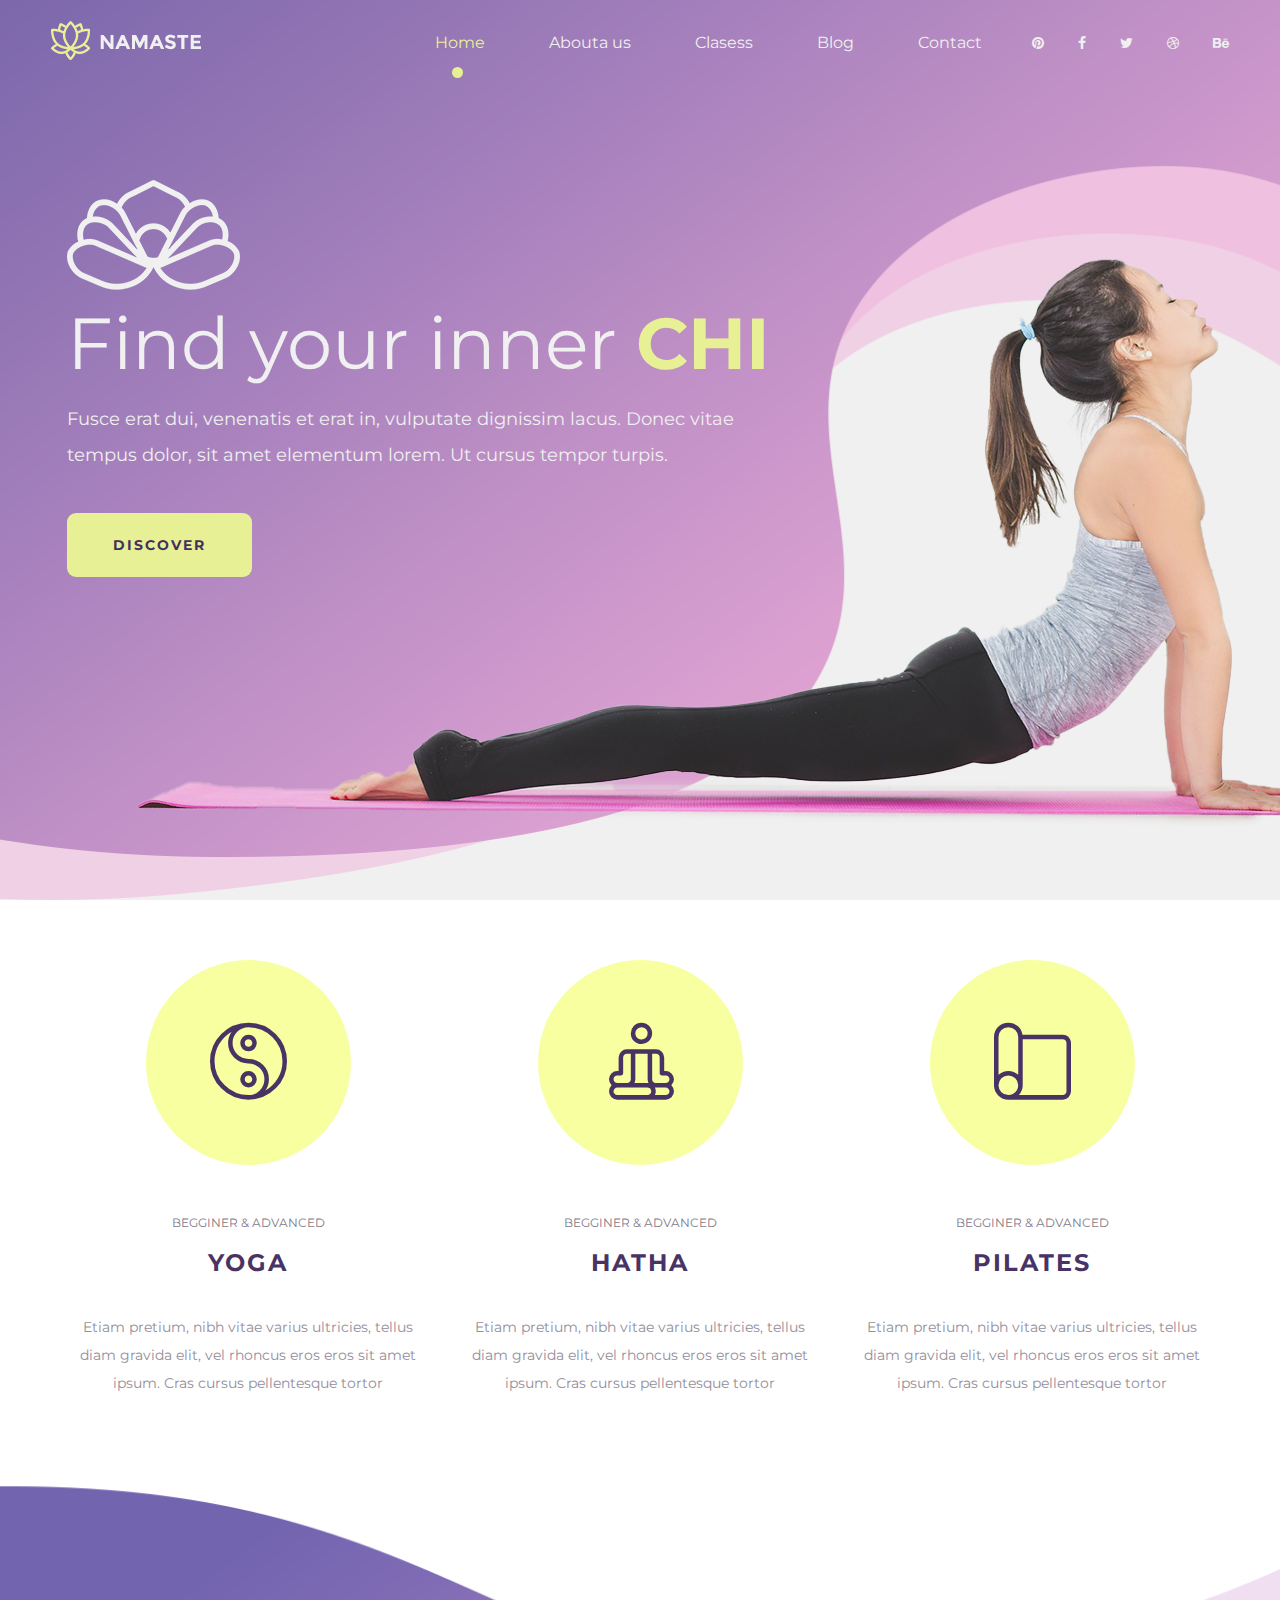
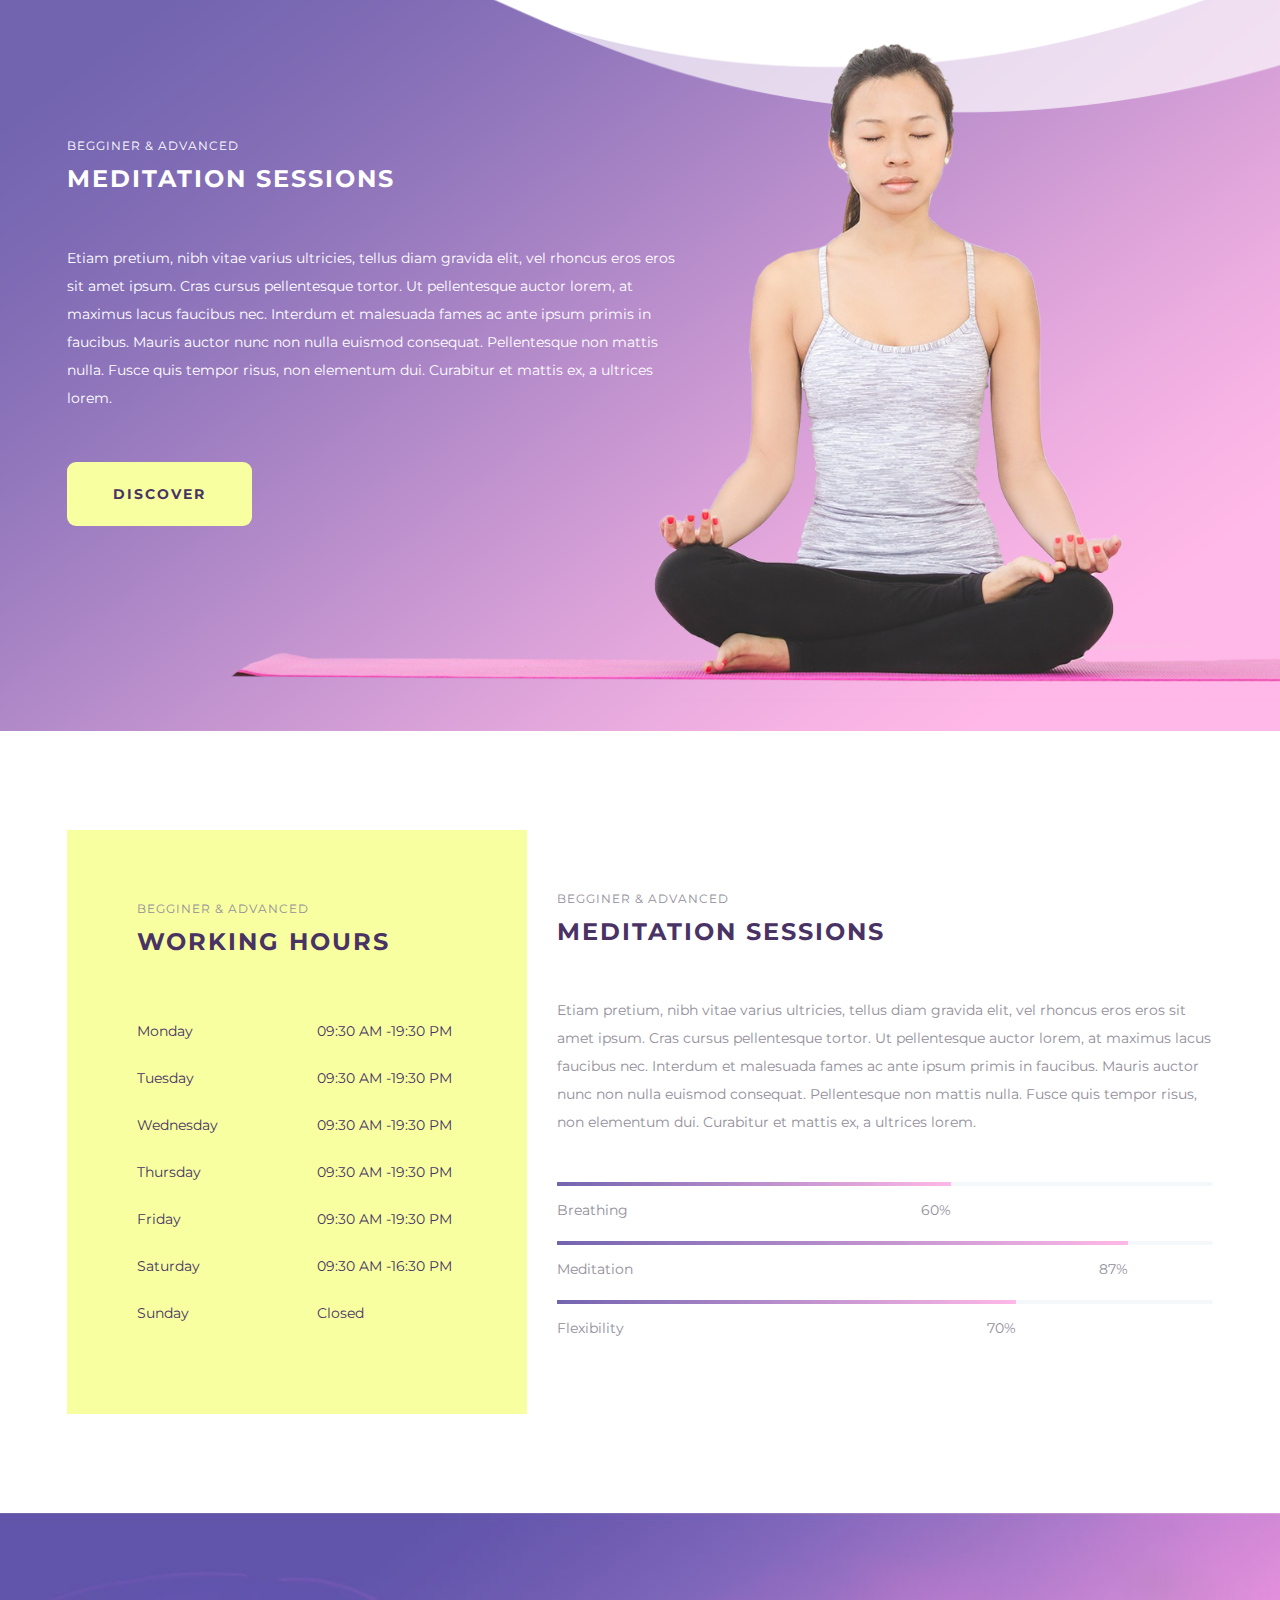
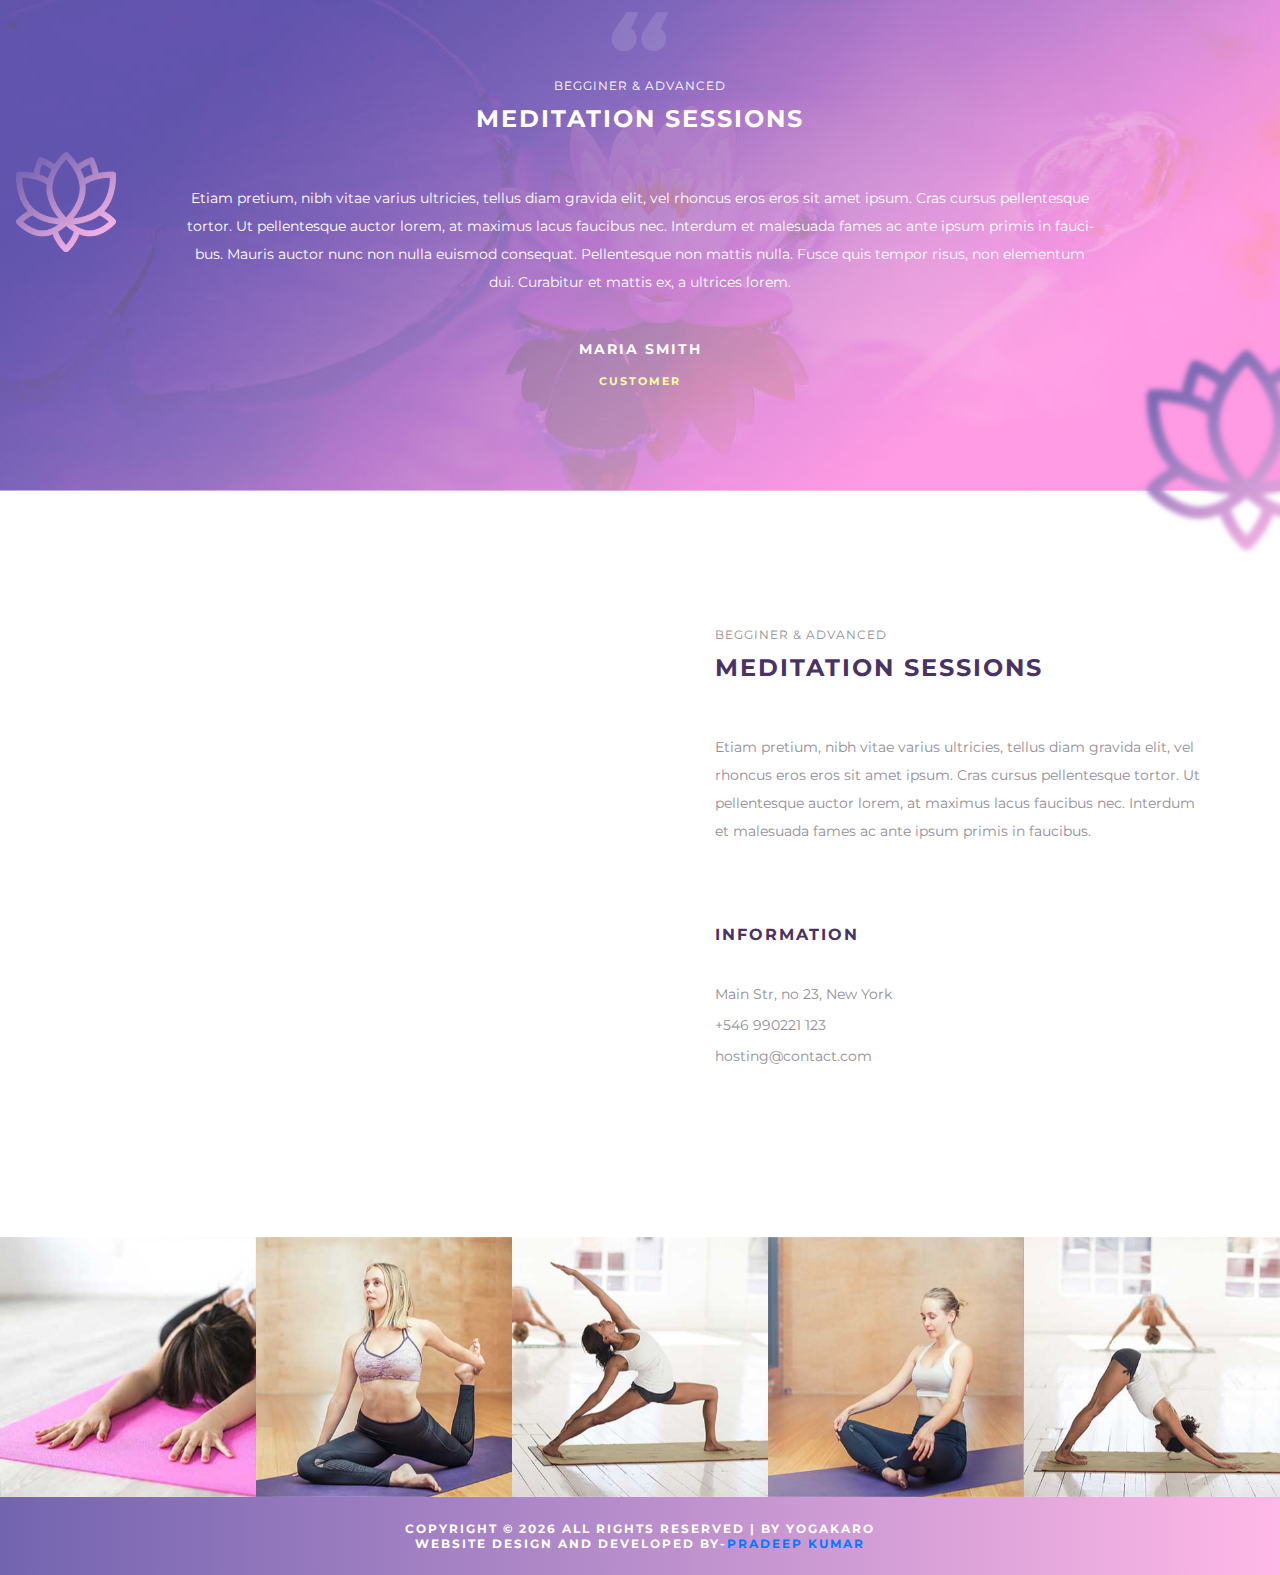
==== commit 2ecd6ddb: "databse entry updation" ====
--- a/src/main/webapp/index.html
+++ b/src/main/webapp/index.html
@@ -265,17 +265,18 @@
 	</div>
 	<!-- Gallery section end -->
 
-	
-	<!-- Foote section -->
-	<footer class="footer-section">
+     <footer class="footer-section">
 		<div class="contaienr text-center">
-			<p><img src="img/footer-icon.png" alt=""><!-- Link back to Colorlib can't be removed. Template is licensed under CC BY 3.0. -->
-Copyright &copy;<script>document.write(new Date().getFullYear());</script> All rights reserved | This template is made with <i class="fa fa-heart-o" aria-hidden="true"></i> by <a href="https://colorlib.com" target="_blank">Colorlib</a>
-<!-- Link back to Colorlib can't be removed. Template is licensed under CC BY 3.0. -->
-</p>
+			<p>
+				Copyright &copy;
+				<script>
+					document.write(new Date().getFullYear());
+				</script>
+				All rights reserved | by YogaKaro <br>
+				Website design and developed by-<a href="tel:8756863642">Pradeep Kumar</a>
+			</p>
 		</div>
 	</footer>
-	<!-- Foote section end -->
 
 
 
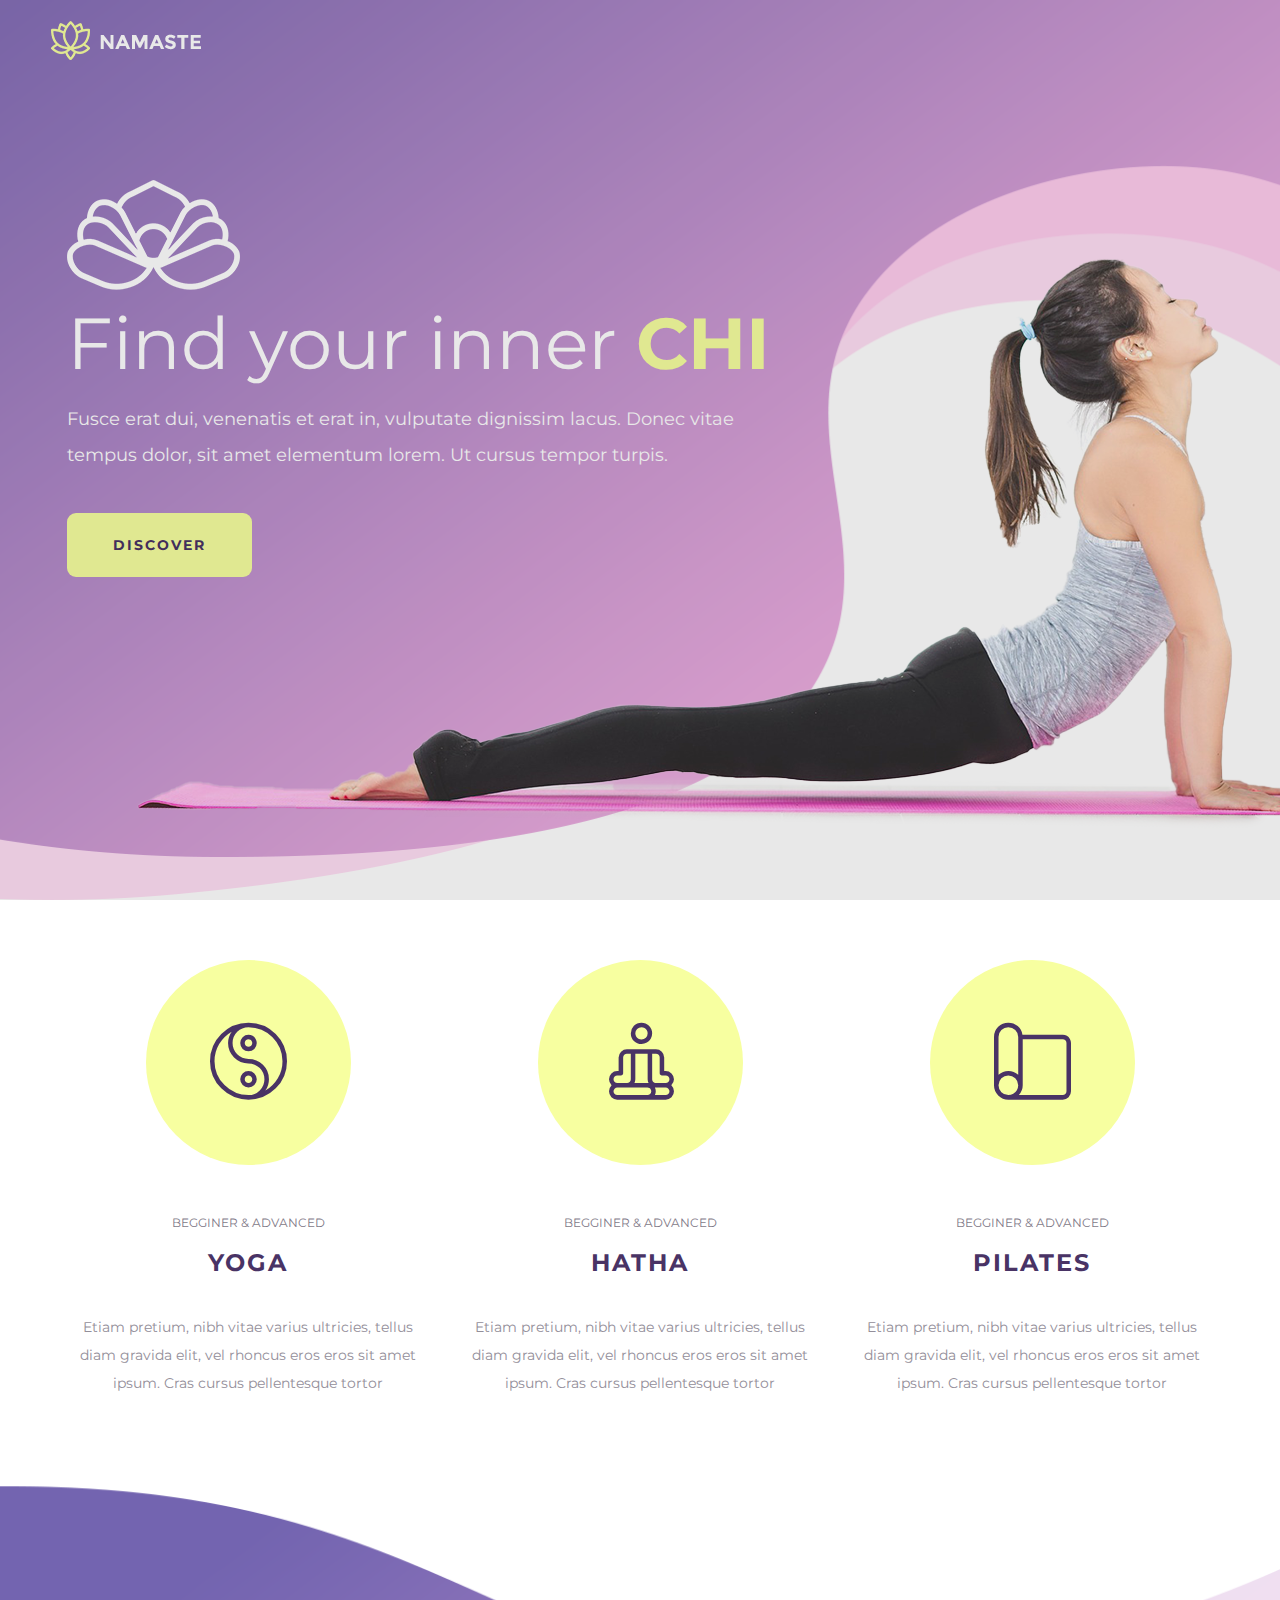
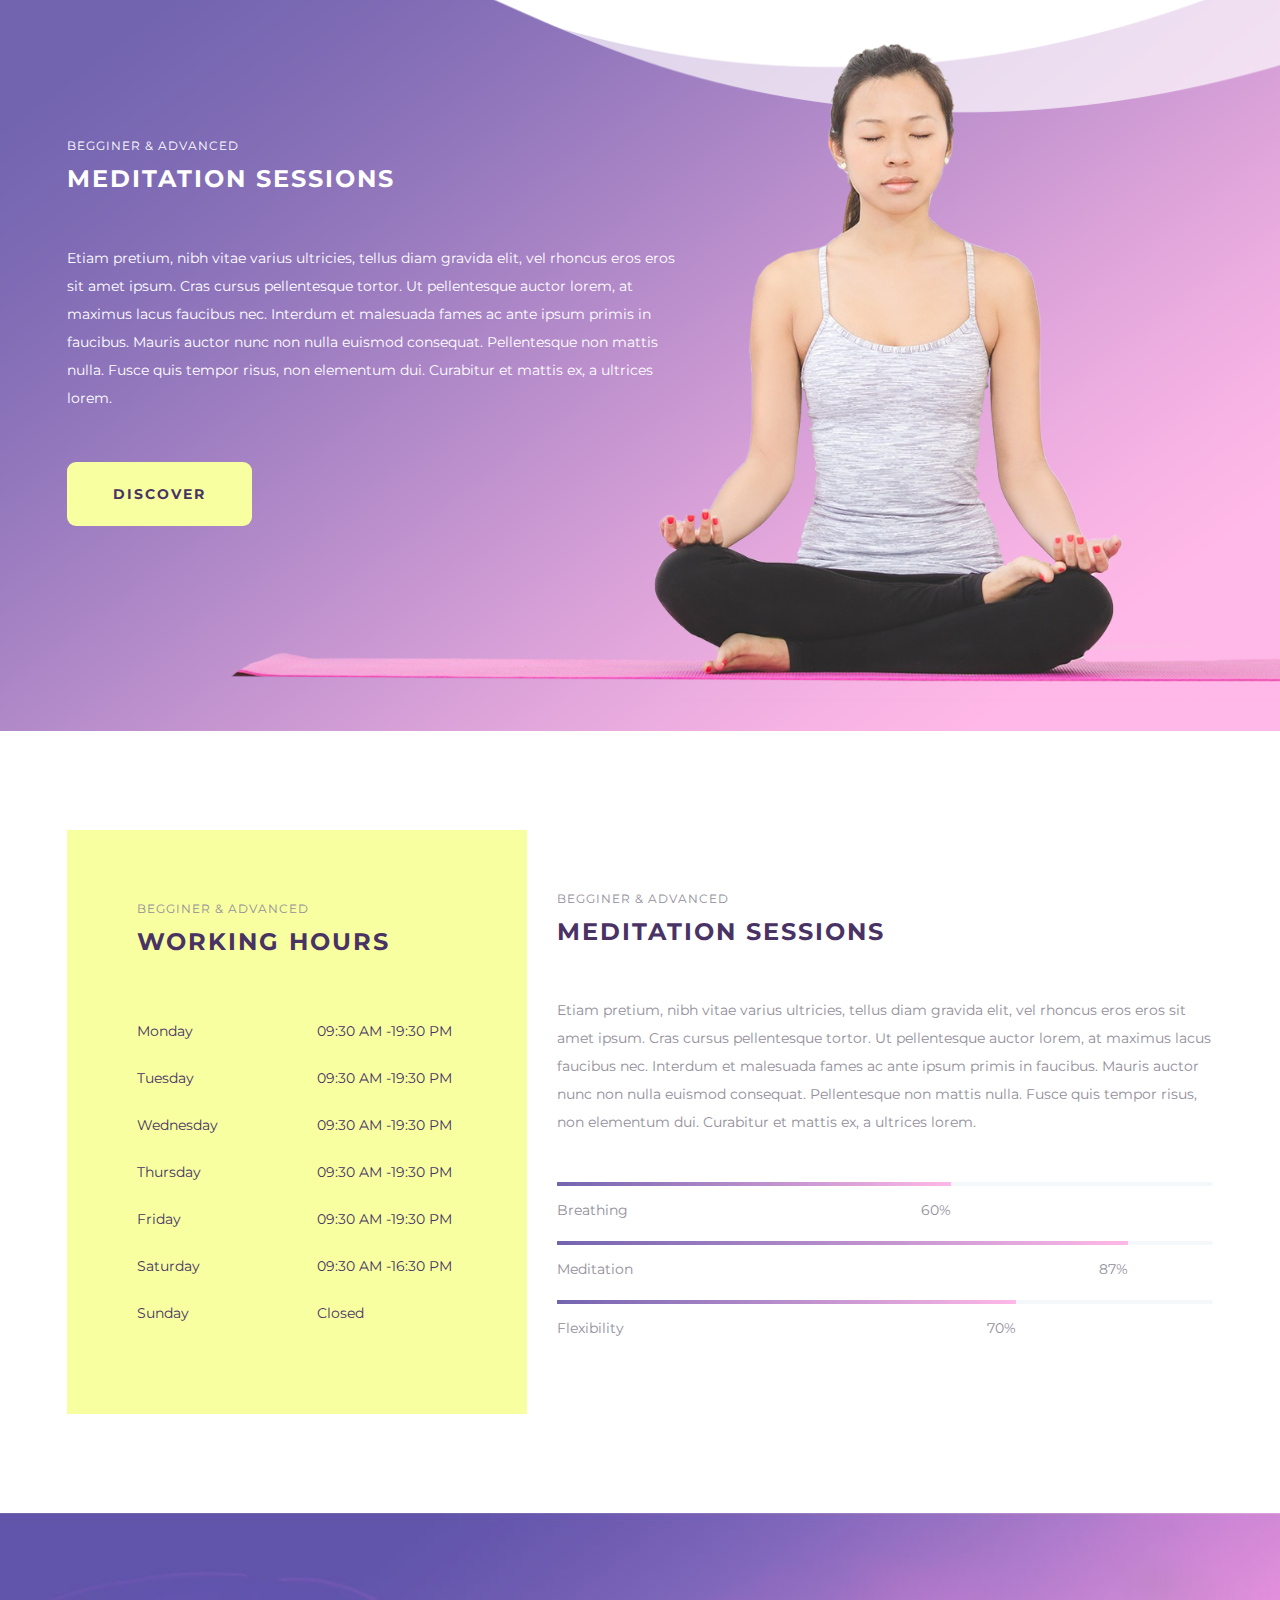
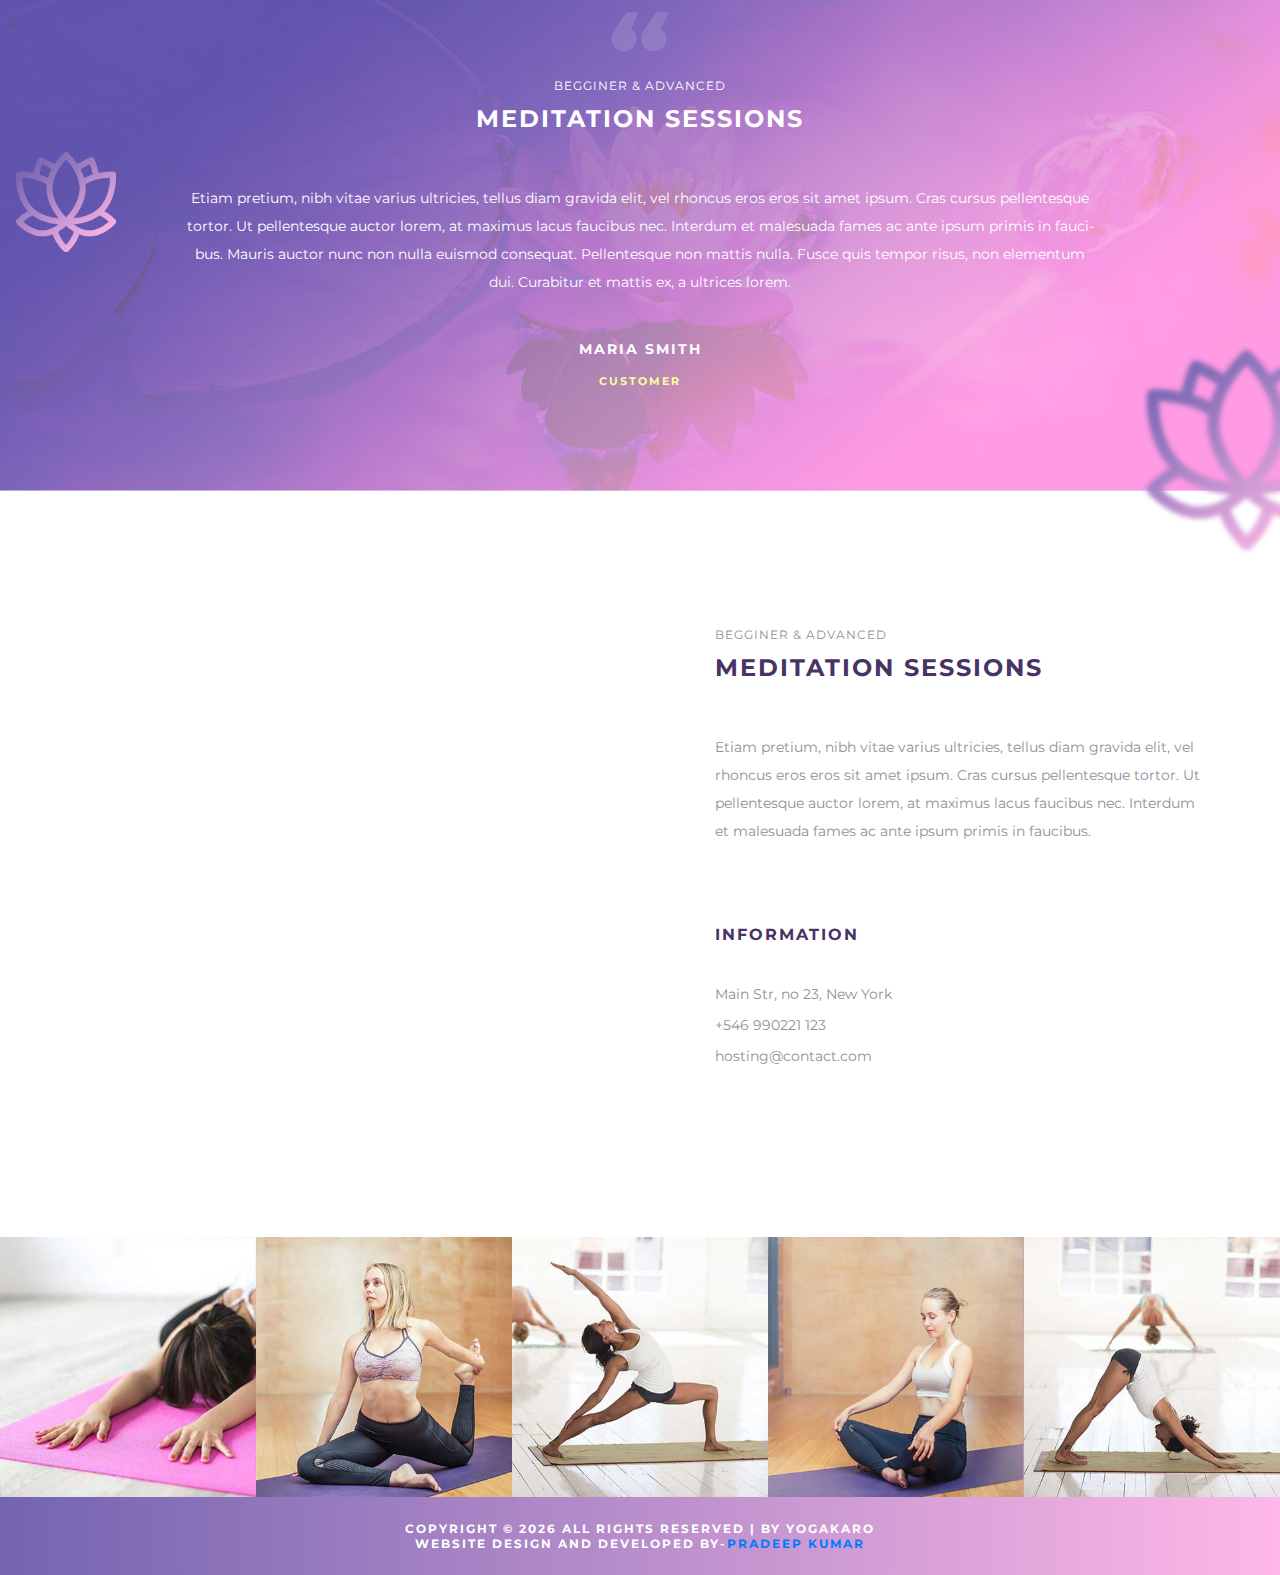
==== commit 78d443bb: "UI and Image changes" ====
--- a/src/main/webapp/index.html
+++ b/src/main/webapp/index.html
@@ -40,20 +40,6 @@
 		<a class="site-logo">
 			<img src="img/logo.png" alt="">
 		</a>
-		<div class="header-socil-links">
-			<a href=""><i class="fa fa-pinterest"></i></a>
-			<a href=""><i class="fa fa-facebook"></i></a>
-			<a href=""><i class="fa fa-twitter"></i></a>
-			<a href=""><i class="fa fa-dribbble"></i></a>
-			<a href=""><i class="fa fa-behance"></i></a>
-		</div>
-		<ul class="main-menu">
-			<li class="active"><a href="index.html">Home</a></li>
-			<li><a href="about.html">Abouta us</a></li>
-			<li><a href="classes.html">Clasess</a></li>
-			<li><a href="blog.html">Blog</a></li>
-			<li><a href="contact.html">Contact</a></li>
-		</ul>
 	</header>
 	<!-- Header section end -->
 
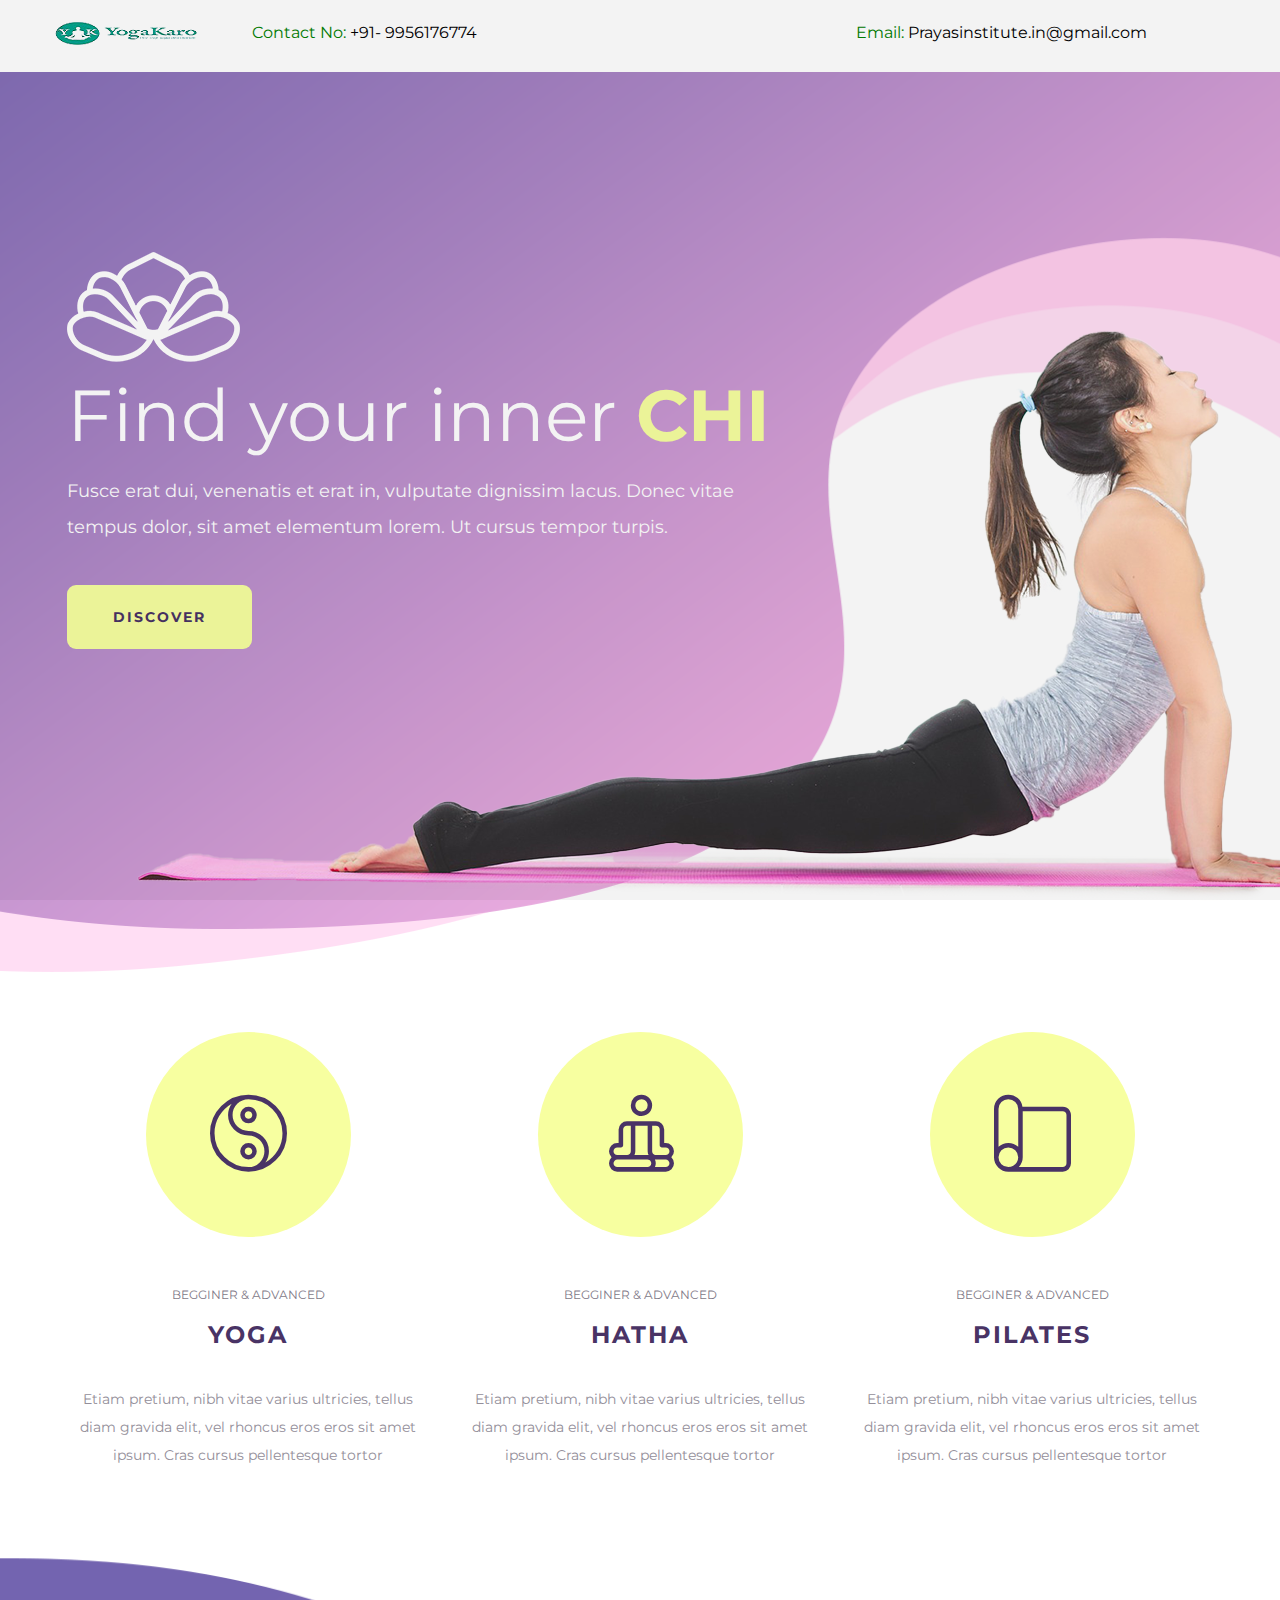
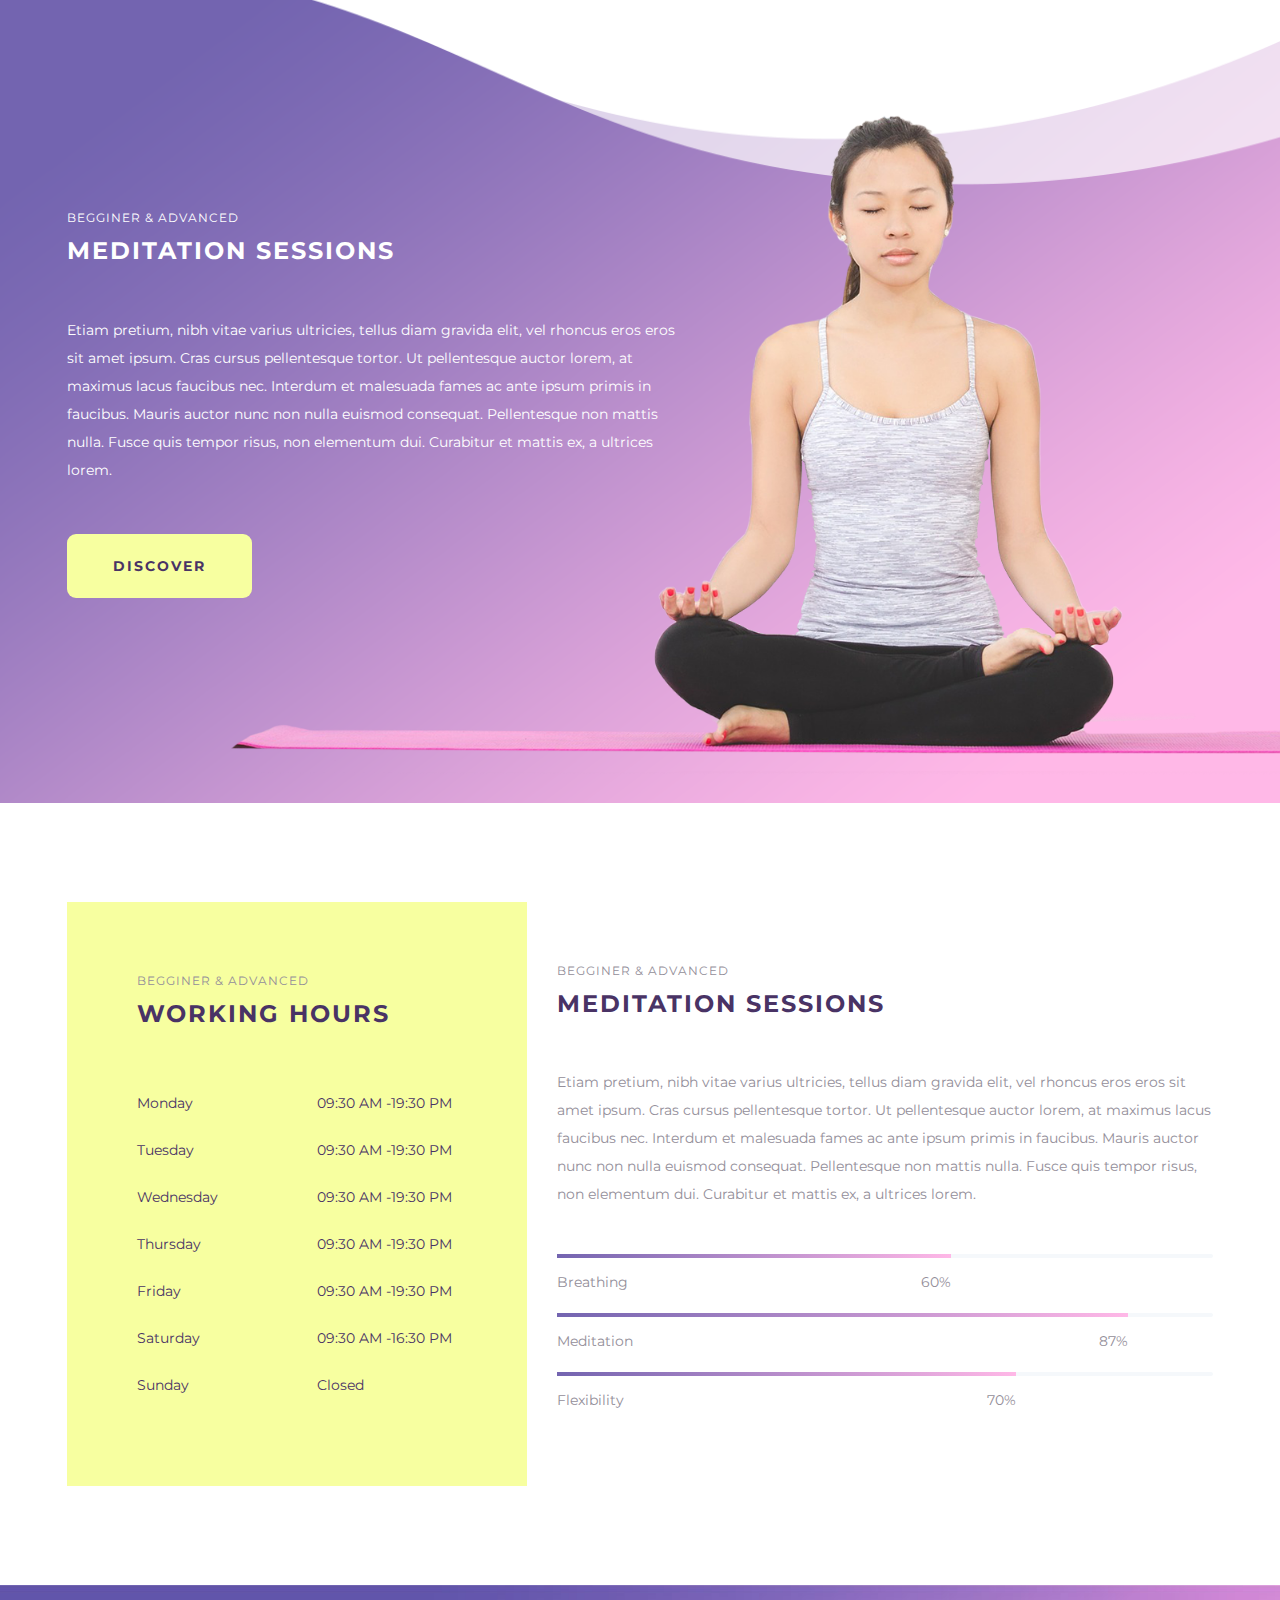
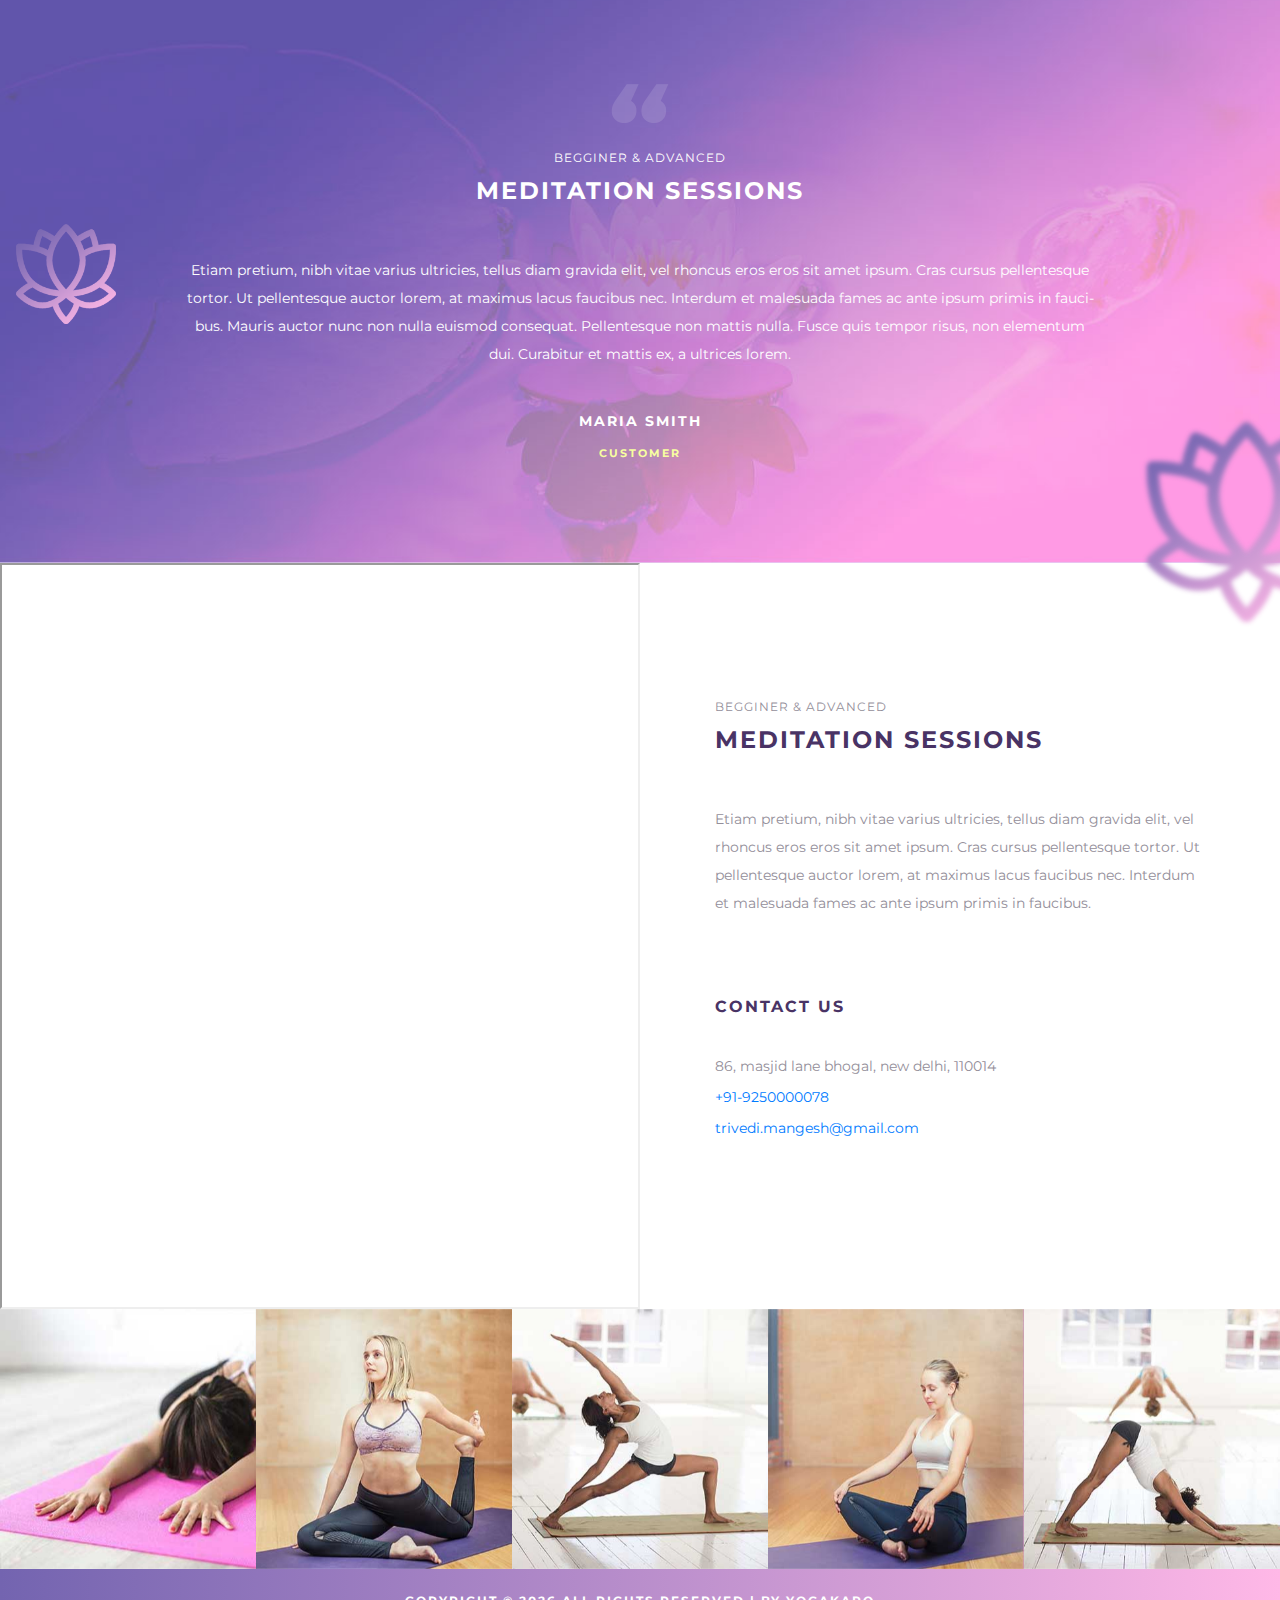
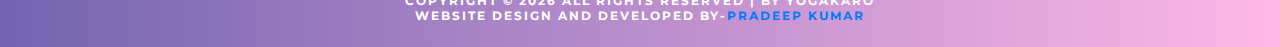
==== commit 5852f119: "Form and UI changes" ====
--- a/src/main/webapp/index.html
+++ b/src/main/webapp/index.html
@@ -7,7 +7,7 @@
 	<meta name="keywords" content="Yoga, html">
 	<meta name="viewport" content="width=device-width, initial-scale=1.0">
 	<!-- Favicon -->
-	<link href="img/favicon.ico" rel="shortcut icon"/>
+	<link rel="icon" href="img/favicon.png" type="image/x-icon">
 
 	<!-- Google Font -->
 	<link href="https://fonts.googleapis.com/css?family=Montserrat:400,400i,500,500i,600,600i,700,700i" rel="stylesheet">
@@ -37,12 +37,22 @@
 
 	<!-- Header section -->
 	<header class="header-section">
-		<a class="site-logo">
-			<img src="img/logo.png" alt="">
-		</a>
+	      <div class="row">
+			   <div class="col-md-2 col-sm-6 top-reponsive">
+					<a class="site-logo">
+						<img src="img/logo.png" alt="">
+					</a>
+				</div>
+                <div class="col-md-6 col-sm-6 top-reponsive ">                      
+                    <span style="color: green">Contact No:</span><a style="color: black"  href="tel:+919956176774"> +91- 9956176774</a>
+                </div>     
+                <div class="col-md-4 col-sm-6 top-reponsive text">
+                    <span style="color: green">Email: </span><a style="color: black" href="mailto:Prayasinstitute.in@gmail.com">Prayasinstitute.in@gmail.com</a>
+                </div>        
+            </div>
 	</header>
 	<!-- Header section end -->
-
+  <br><br><br>
 
 	<!-- Hero section -->
 	<section class="hero-section set-bg" data-setbg="img/hero-bg.png">
@@ -205,7 +215,7 @@
 
 	<!-- Contact section -->
 	<div class="contact-section">
-		<div class="map-warp"><iframe src="https://www.google.com/maps/embed?pb=!1m14!1m12!1m3!1d14376.077865872314!2d-73.879277264103!3d40.757667781624285!2m3!1f0!2f0!3f0!3m2!1i1024!2i768!4f13.1!5e0!3m2!1sen!2sbd!4v1546528920522" style="border:0" allowfullscreen></iframe></div>
+		<div class="map-warp"><iframe src="https://www.google.com/maps/embed?pb=!1m14!1m12!1m3!1d14376.077865872314!2d-73.879277264103!3d40.757667781624285!2m3!1f0!2f0!3f0!3m2!1i1024!2i768!4f13.1!5e0!3m2!1sen!2sbd!4v1546528920522" style="border:1" allowfullscreen></iframe></div>
 		<div class="container-fluid">
 			<div class="row">
 				<div class="col-lg-6 offset-lg-6">
@@ -215,11 +225,11 @@
 							<h4>Meditation Sessions</h4>
 						</div>
 						<p>Etiam pretium, nibh vitae varius ultricies, tellus diam gravida elit, vel rhoncus eros eros sit amet ipsum. Cras cursus pellentesque tortor. Ut pellentesque auctor lorem, at maximus lacus faucibus nec. Interdum et malesuada fames ac ante ipsum primis in faucibus. </p>
-						<h6>Information</h6>
+						<h6>Contact Us</h6>
 						<ul>
-							<li>Main Str, no 23, New York</li>
-							<li>+546 990221 123</li>
-							<li>hosting@contact.com</li>
+							<li>86, masjid lane bhogal, new delhi, 110014</li>
+							<li><a href="tel:+919250000078">+91-9250000078</a></li>
+							<li><a href="mailto:trivedi.mangesh@gmail.com">trivedi.mangesh@gmail.com</a></li>
 						</ul>
 					</div>
 				</div>
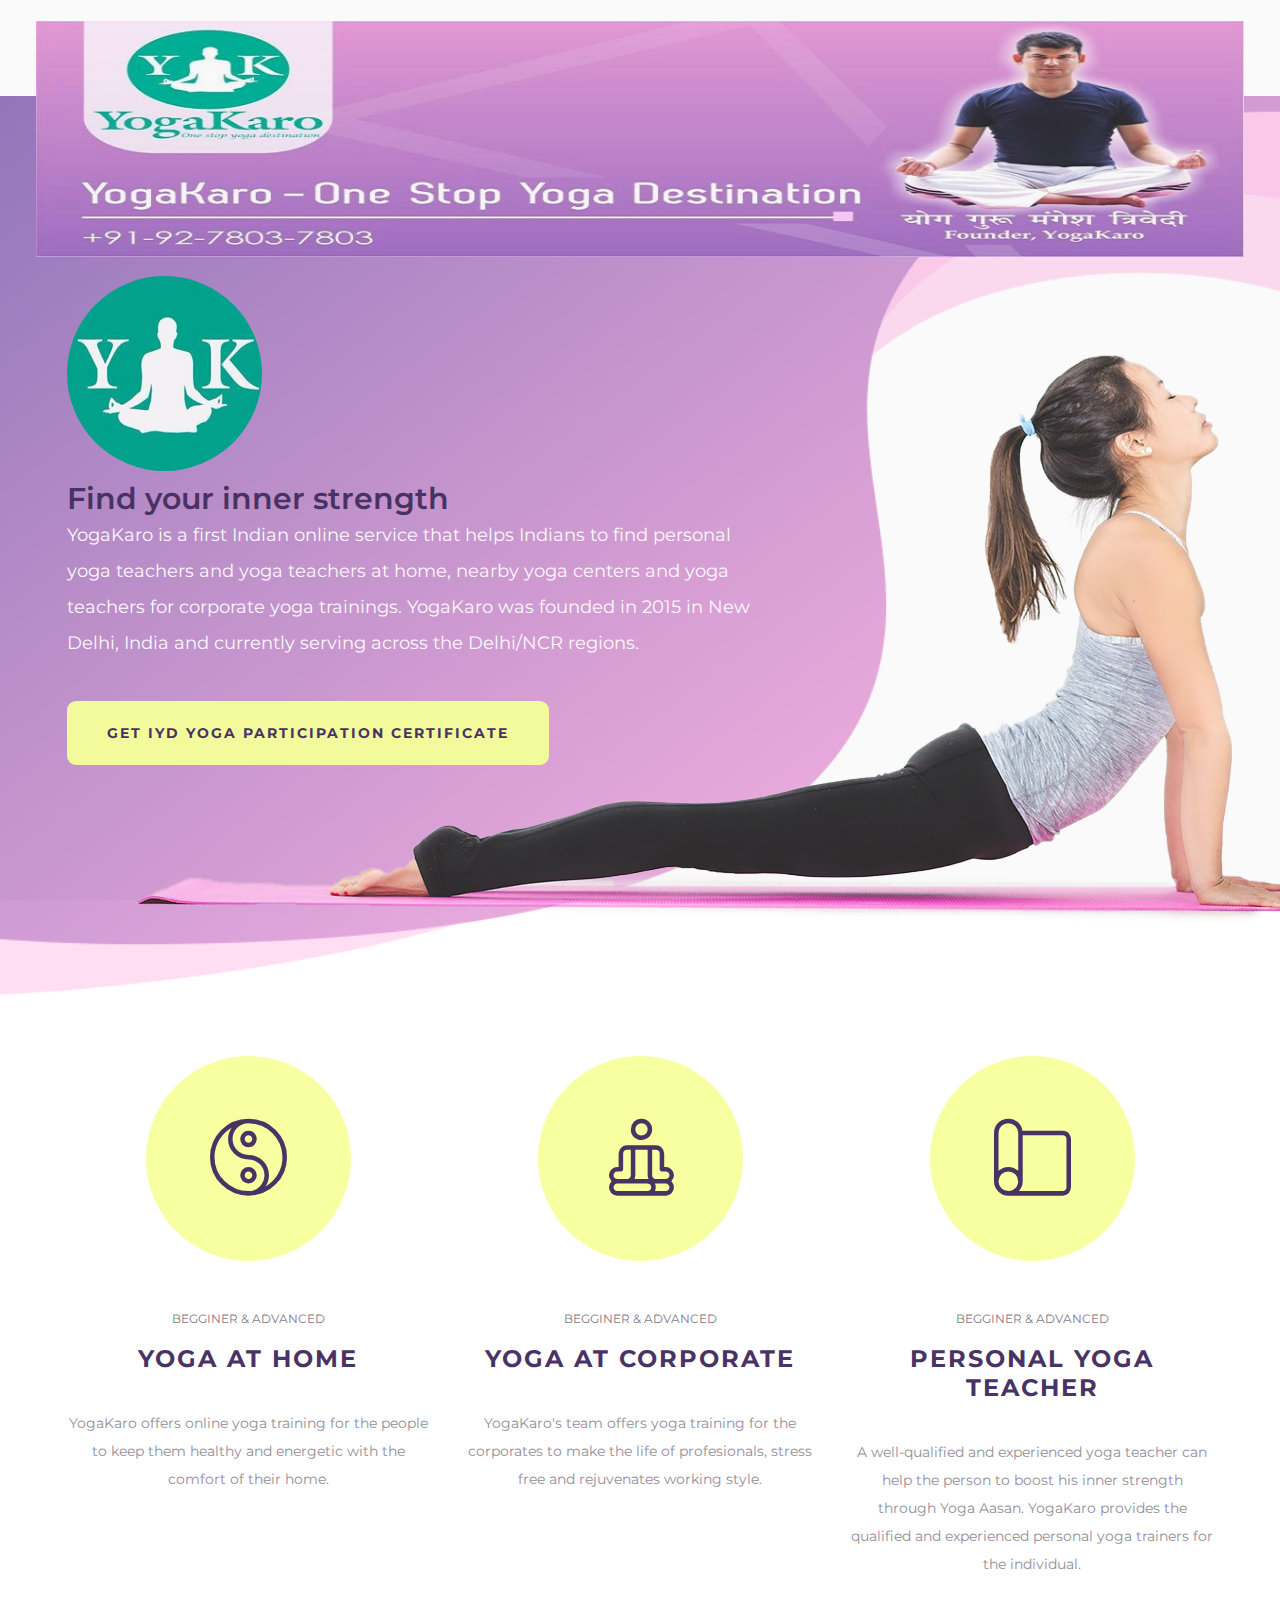
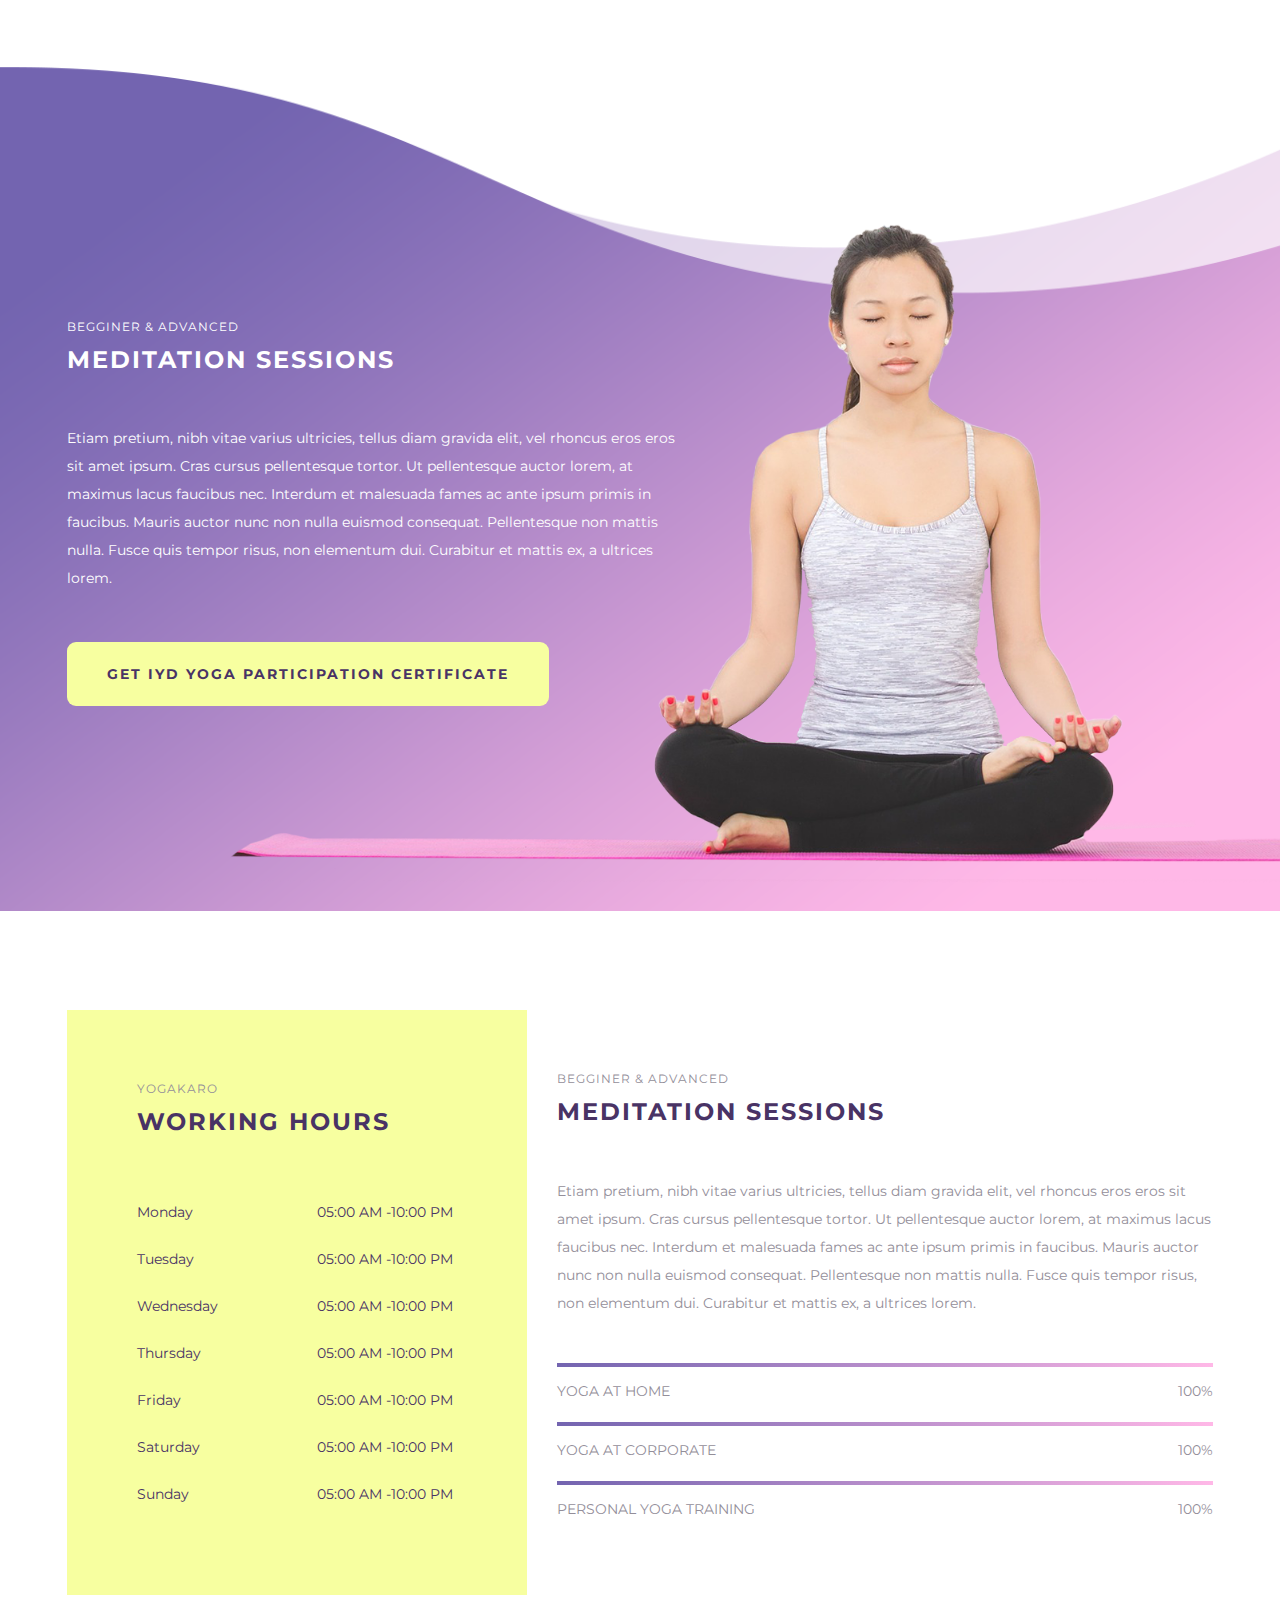
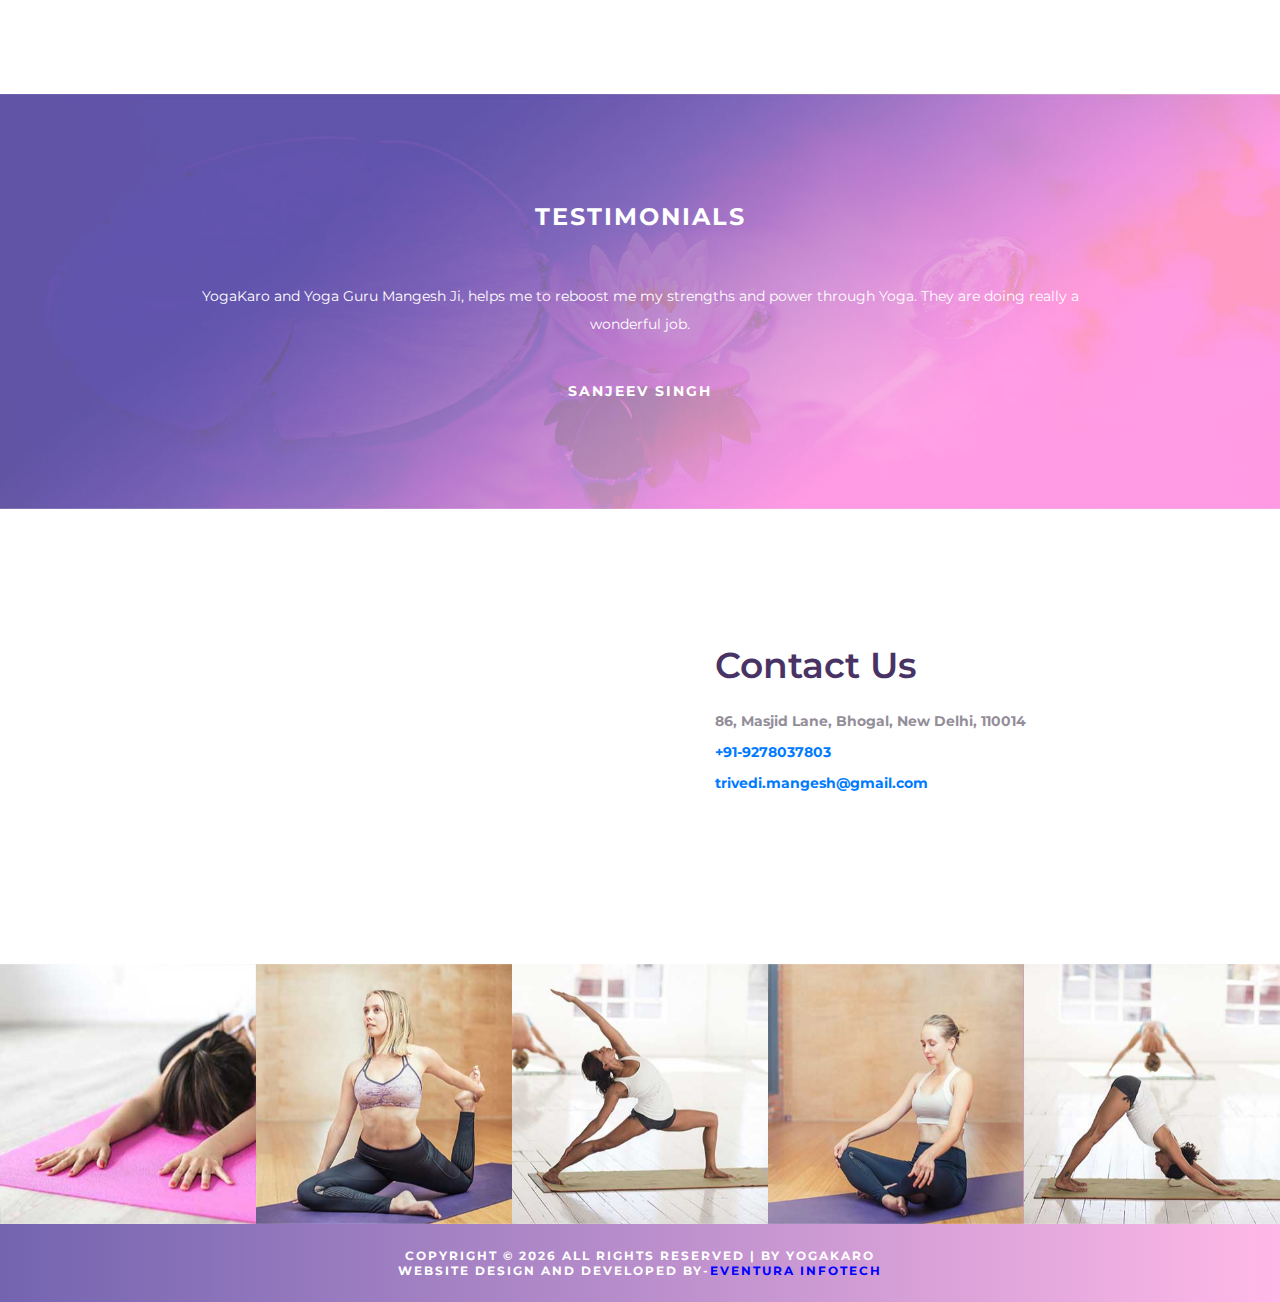
==== commit 25de151d: "partial release .01" ====
--- a/src/main/webapp/index.html
+++ b/src/main/webapp/index.html
@@ -1,29 +1,31 @@
 <!DOCTYPE html>
 <html lang="zxx">
 <head>
-	<title>YogaKaro</title>
-	<meta charset="UTF-8">
-	<meta name="description" content="YogaKaro">
-	<meta name="keywords" content="Yoga, html">
-	<meta name="viewport" content="width=device-width, initial-scale=1.0">
-	<!-- Favicon -->
-	<link rel="icon" href="img/favicon.png" type="image/x-icon">
-
-	<!-- Google Font -->
-	<link href="https://fonts.googleapis.com/css?family=Montserrat:400,400i,500,500i,600,600i,700,700i" rel="stylesheet">
-
-	<!-- Stylesheets -->
-	<link rel="stylesheet" href="css/bootstrap.min.css"/>
-	<link rel="stylesheet" href="css/font-awesome.min.css"/>
-	<link rel="stylesheet" href="css/owl.carousel.min.css"/>
-	<link rel="stylesheet" href="css/flaticon.css"/>
-	<link rel="stylesheet" href="css/slicknav.min.css"/>
-
-	<!-- Main Stylesheets -->
-	<link rel="stylesheet" href="css/style.css"/>
-
-
-	<!--[if lt IE 9]>
+<title>YogaKaro</title>
+<meta charset="UTF-8">
+<meta name="description" content="YogaKaro">
+<meta name="keywords" content="Yoga, html">
+<meta name="viewport" content="width=device-width, initial-scale=1.0">
+<!-- Favicon -->
+<link rel="icon" href="img/favicon.png" type="image/x-icon">
+
+<!-- Google Font -->
+<link
+	href="https://fonts.googleapis.com/css?family=Montserrat:400,400i,500,500i,600,600i,700,700i"
+	rel="stylesheet">
+
+<!-- Stylesheets -->
+<link rel="stylesheet" href="css/bootstrap.min.css" />
+<link rel="stylesheet" href="css/font-awesome.min.css" />
+<link rel="stylesheet" href="css/owl.carousel.min.css" />
+<link rel="stylesheet" href="css/flaticon.css" />
+<link rel="stylesheet" href="css/slicknav.min.css" />
+
+<!-- Main Stylesheets -->
+<link rel="stylesheet" href="css/style.css" />
+
+
+<!--[if lt IE 9]>
 		  <script src="https://oss.maxcdn.com/html5shiv/3.7.2/html5shiv.min.js"></script>
 	  <script src="https://oss.maxcdn.com/respond/1.4.2/respond.min.js"></script>
 	<![endif]-->
@@ -34,35 +36,26 @@
 	<div id="preloder">
 		<div class="loader"></div>
 	</div>
-
-	<!-- Header section -->
-	<header class="header-section">
-	      <div class="row">
-			   <div class="col-md-2 col-sm-6 top-reponsive">
-					<a class="site-logo">
-						<img src="img/logo.png" alt="">
-					</a>
-				</div>
-                <div class="col-md-6 col-sm-6 top-reponsive ">                      
-                    <span style="color: green">Contact No:</span><a style="color: black"  href="tel:+919956176774"> +91- 9956176774</a>
-                </div>     
-                <div class="col-md-4 col-sm-6 top-reponsive text">
-                    <span style="color: green">Email: </span><a style="color: black" href="mailto:Prayasinstitute.in@gmail.com">Prayasinstitute.in@gmail.com</a>
-                </div>        
-            </div>
-	</header>
-	<!-- Header section end -->
-  <br><br><br>
-
+	<header class="header-section" style="width=100%">
+	<div class="row">
+		<img src="img/banner.jpg" height="20%" width="100%">
+	</div>
+  </header><br><br><br><br>
 	<!-- Hero section -->
 	<section class="hero-section set-bg" data-setbg="img/hero-bg.png">
 		<div class="hero-content-warp">
 			<div class="container">
 				<div class="hero-content">
-					<img src="img/hero-icon.png" alt="">
-					<h2>Find your inner <span>CHI</span></h2>
-					<p>Fusce erat dui, venenatis et erat in, vulputate dignissim lacus. Donec vitae tempus dolor, sit amet elementum lorem. Ut cursus tempor turpis.</p>
-					<a href="#" class="site-btn">discover</a>
+					<img src="img/yoga-circle.png" alt="">
+					<h3>
+						Find your inner strength
+					</h3>
+					<p>YogaKaro is a first Indian online service that helps Indians
+						to find personal yoga teachers and yoga teachers at home, nearby
+						yoga centers and yoga teachers for corporate yoga trainings.
+						YogaKaro was founded in 2015 in New Delhi, India and currently
+						serving across the Delhi/NCR regions.</p>
+					<a href="getCertificate" class="site-btn">Get IYD Yoga Participation Certificate</a>
 				</div>
 			</div>
 			<img src="img/hero-img.png" class="hero-img" alt="">
@@ -81,8 +74,9 @@
 							<i class="flaticon-002-yin-yang"></i>
 						</div>
 						<span>Begginer & Advanced</span>
-						<h4>Yoga</h4>
-						<p>Etiam pretium, nibh vitae varius ultricies, tellus diam gravida elit, vel rhoncus eros eros sit amet ipsum. Cras cursus pellentesque tortor</p>
+						<h4>YOGA AT HOME</h4>
+						<p>YogaKaro offers online yoga training for the people to keep
+							them healthy and energetic with the comfort of their home.</p>
 					</div>
 				</div>
 				<div class="col-md-4">
@@ -91,8 +85,10 @@
 							<i class="flaticon-001-meditation i-fix"></i>
 						</div>
 						<span>Begginer & Advanced</span>
-						<h4>Hatha</h4>
-						<p>Etiam pretium, nibh vitae varius ultricies, tellus diam gravida elit, vel rhoncus eros eros sit amet ipsum. Cras cursus pellentesque tortor</p>
+						<h4>YOGA AT CORPORATE</h4>
+						<p>YogaKaro's team offers yoga training for the corporates to
+							make the life of profesionals, stress free and rejuvenates
+							working style.</p>
 					</div>
 				</div>
 				<div class="col-md-4">
@@ -101,18 +97,22 @@
 							<i class="flaticon-021-yoga-mat"></i>
 						</div>
 						<span>Begginer & Advanced</span>
-						<h4>Pilates</h4>
-						<p>Etiam pretium, nibh vitae varius ultricies, tellus diam gravida elit, vel rhoncus eros eros sit amet ipsum. Cras cursus pellentesque tortor</p>
+						<h4>PERSONAL YOGA TEACHER</h4>
+						<p>A well-qualified and experienced yoga teacher can help the
+							person to boost his inner strength through Yoga Aasan. YogaKaro
+							provides the qualified and experienced personal yoga trainers for
+							the individual.</p>
 					</div>
 				</div>
 			</div>
 		</div>
 	</section>
 	<!-- Courses section end -->
-	
+
 
 	<!-- Meditation section -->
-	<section class="meditation-section set-bg" data-setbg="img/meditation-bg.png">
+	<section class="meditation-section set-bg"
+		data-setbg="img/meditation-bg.png">
 		<div class="container">
 			<div class="row">
 				<div class="col-lg-7">
@@ -121,12 +121,19 @@
 							<span>Begginer & Advanced</span>
 							<h4>Meditation Sessions</h4>
 						</div>
-						<p>Etiam pretium, nibh vitae varius ultricies, tellus diam gravida elit, vel rhoncus eros eros sit amet ipsum. Cras cursus pellentesque tortor. Ut pellentesque auctor lorem, at maximus lacus faucibus nec. Interdum et malesuada fames ac ante ipsum primis in faucibus. Mauris auctor nunc non nulla euismod consequat. Pellentesque non mattis nulla. Fusce quis tempor risus, non elementum dui. Curabitur et mattis ex, a ultrices lorem. </p>
-						<a href="#" class="site-btn">discover</a>
-					</div>
-				</div>
-			</div>
-		</div> 
+						<p>Etiam pretium, nibh vitae varius ultricies, tellus diam
+							gravida elit, vel rhoncus eros eros sit amet ipsum. Cras cursus
+							pellentesque tortor. Ut pellentesque auctor lorem, at maximus
+							lacus faucibus nec. Interdum et malesuada fames ac ante ipsum
+							primis in faucibus. Mauris auctor nunc non nulla euismod
+							consequat. Pellentesque non mattis nulla. Fusce quis tempor
+							risus, non elementum dui. Curabitur et mattis ex, a ultrices
+							lorem.</p>
+						<a href="/getCertificate" class="site-btn">Get IYD Yoga	Participation Certificate</a>
+					</div>
+				</div>
+			</div>
+		</div>
 		<img src="img/meditation-img.png" class="meditation-img" alt="">
 	</section>
 	<!-- Meditation section end -->
@@ -139,17 +146,17 @@
 				<div class="col-lg-5 col-md-9">
 					<div class="timetable-box">
 						<div class="sp-title">
-							<span>Begginer & Advanced</span>
+							<span>YogaKaro</span>
 							<h4>Working Hours</h4>
 						</div>
 						<ul>
-							<li><span>Monday</span>09:30 AM -19:30 PM</li>
-							<li><span>Tuesday</span>09:30 AM -19:30 PM</li>
-							<li><span>Wednesday</span>09:30 AM -19:30 PM</li>
-							<li><span>Thursday</span>09:30 AM -19:30 PM</li>
-							<li><span>Friday</span>09:30 AM -19:30 PM</li>
-							<li><span>Saturday</span>09:30 AM -16:30 PM</li>
-							<li><span>Sunday</span>Closed</li>
+							<li><span>Monday</span>05:00 AM -10:00 PM</li>
+							<li><span>Tuesday</span>05:00 AM -10:00 PM</li>
+							<li><span>Wednesday</span>05:00 AM -10:00 PM</li>
+							<li><span>Thursday</span>05:00 AM -10:00 PM</li>
+							<li><span>Friday</span>05:00 AM -10:00 PM</li>
+							<li><span>Saturday</span>05:00 AM -10:00 PM</li>
+							<li><span>Sunday</span>05:00 AM -10:00 PM</li>
 						</ul>
 					</div>
 				</div>
@@ -159,25 +166,44 @@
 							<span>Begginer & Advanced</span>
 							<h4>Meditation Sessions</h4>
 						</div>
-						<p>Etiam pretium, nibh vitae varius ultricies, tellus diam gravida elit, vel rhoncus eros eros sit amet ipsum. Cras cursus pellentesque tortor. Ut pellentesque auctor lorem, at maximus lacus faucibus nec. Interdum et malesuada fames ac ante ipsum primis in faucibus. Mauris auctor nunc non nulla euismod consequat. Pellentesque non mattis nulla. Fusce quis tempor risus, non elementum dui. Curabitur et mattis ex, a ultrices lorem. </p>
+						<p>Etiam pretium, nibh vitae varius ultricies, tellus diam
+							gravida elit, vel rhoncus eros eros sit amet ipsum. Cras cursus
+							pellentesque tortor. Ut pellentesque auctor lorem, at maximus
+							lacus faucibus nec. Interdum et malesuada fames ac ante ipsum
+							primis in faucibus. Mauris auctor nunc non nulla euismod
+							consequat. Pellentesque non mattis nulla. Fusce quis tempor
+							risus, non elementum dui. Curabitur et mattis ex, a ultrices
+							lorem.</p>
 						<div class="site-progress-bars">
 							<div class="progress-item">
 								<div class="progress">
-									<div class="progress-bar" role="progressbar" style="width: 60%;" aria-valuenow="60" aria-valuemin="0" aria-valuemax="100"><span>60%</span></div>
+									<div class="progress-bar" role="progressbar"
+										style="width: 100%;" aria-valuenow="100" aria-valuemin="0"
+										aria-valuemax="100">
+										<span>100%</span>
+									</div>
 								</div>
-								<p>Breathing</p>
+								<p>YOGA AT HOME</p>
 							</div>
 							<div class="progress-item">
 								<div class="progress">
-									<div class="progress-bar" role="progressbar" style="width: 87%;" aria-valuenow="87" aria-valuemin="0" aria-valuemax="100"><span>87%</span></div>
+									<div class="progress-bar" role="progressbar"
+										style="width: 100%;" aria-valuenow="100" aria-valuemin="0"
+										aria-valuemax="100">
+										<span>100%</span>
+									</div>
 								</div>
-								<p>Meditation</p>
+								<p>YOGA AT CORPORATE</p>
 							</div>
 							<div class="progress-item">
 								<div class="progress">
-									<div class="progress-bar" role="progressbar" style="width: 70%;" aria-valuenow="70" aria-valuemin="0" aria-valuemax="100"><span>70%</span></div>
+									<div class="progress-bar" role="progressbar"
+										style="width: 100%;" aria-valuenow="100" aria-valuemin="0"
+										aria-valuemax="100">
+										<span>100%</span>
+									</div>
 								</div>
-								<p>Flexibility</p>
+								<p>PERSONAL YOGA TRAINING</p>
 							</div>
 						</div>
 					</div>
@@ -186,50 +212,46 @@
 		</div>
 	</section>
 	<!-- Timetable section end -->
-	
+
 
 	<!-- Testimonial section -->
-	<section class="testimonial-section spad set-bg" data-setbg="img/testimonial-bg.jpg">
-		<img src="img/testimonial-img-1.png" class="testimonial-img-1" alt="">
-		<img src="img/testimonial-img-2.png" class="testimonial-img-2" alt="">
+	<section class="testimonial-section spad set-bg"
+		data-setbg="img/testimonial-bg.jpg">
 		<div class="container">
 			<div class="sp-title text-white text-center">
-				<img src="img/quota.png" alt="">
-				<span>Begginer & Advanced</span>
-				<h4>Meditation Sessions</h4>
+				<h4>Testimonials</h4>
 			</div>
 			<div class="row">
 				<div class="col-lg-10 offset-lg-1">
 					<div class="testimonial-content">
-						<p>Etiam pretium, nibh vitae varius ultricies, tellus diam gravida elit, vel rhoncus eros eros sit amet ipsum. Cras cursus pellentesque tortor. Ut pellentesque auctor lorem, at maximus lacus faucibus nec. Interdum et malesuada fames ac ante ipsum primis in fauci-bus. Mauris auctor nunc non nulla euismod consequat. Pellentesque non mattis nulla. Fusce quis tempor risus, non elementum dui. Curabitur et mattis ex, a ultrices lorem. </p>
-						<h6>Maria Smith</h6>
-						<span>Customer</span>
+						<p>YogaKaro and Yoga Guru Mangesh Ji, helps me to reboost me
+							my strengths and power through Yoga. They are doing really a
+							wonderful job.</p>
+						<h6>Sanjeev Singh</h6>
 					</div>
 				</div>
 			</div>
 		</div>
 	</section>
 	<!-- Testimonial section end -->
-	
+
 
 
 	<!-- Contact section -->
 	<div class="contact-section">
-		<div class="map-warp"><iframe src="https://www.google.com/maps/embed?pb=!1m14!1m12!1m3!1d14376.077865872314!2d-73.879277264103!3d40.757667781624285!2m3!1f0!2f0!3f0!3m2!1i1024!2i768!4f13.1!5e0!3m2!1sen!2sbd!4v1546528920522" style="border:1" allowfullscreen></iframe></div>
+		<div class="map-warp">
+		  <script type="text/javascript" src="http://maps.google.com/maps/api/js?sensor=false"></script><div style="overflow:hidden;height:400px;width:100%;"><div id="gmap_canvas" style="height:100%;width:100%;"></div><style>#gmap_canvas img{max-width:none!important;background:none!important}</style><a class="google-map-code" href="http://www.trivoo.net" id="get-map-data">trivoo</a></div><script type="text/javascript"> function init_map(){var myOptions = {zoom:14,center:new google.maps.LatLng(28.580004,77.249647),mapTypeId: google.maps.MapTypeId.ROADMAP};map = new google.maps.Map(document.getElementById("gmap_canvas"), myOptions);marker = new google.maps.Marker({map: map,position: new google.maps.LatLng(28.580004,77.249647)});infowindow = new google.maps.InfoWindow({content:"<b> 86, Masjid Rd, Jangpura, Bhogal,<br> New Delhi, Delhi 110014</b>" });google.maps.event.addListener(marker, "click", function(){infowindow.open(map,marker);});infowindow.open(map,marker);}google.maps.event.addDomListener(window, 'load', init_map);</script>
+
+		</div>
 		<div class="container-fluid">
 			<div class="row">
 				<div class="col-lg-6 offset-lg-6">
 					<div class="contact-box contact-text">
-						<div class="sp-title">
-							<span>Begginer & Advanced</span>
-							<h4>Meditation Sessions</h4>
-						</div>
-						<p>Etiam pretium, nibh vitae varius ultricies, tellus diam gravida elit, vel rhoncus eros eros sit amet ipsum. Cras cursus pellentesque tortor. Ut pellentesque auctor lorem, at maximus lacus faucibus nec. Interdum et malesuada fames ac ante ipsum primis in faucibus. </p>
-						<h6>Contact Us</h6>
+						<h2>Contact Us</h2><br>
 						<ul>
-							<li>86, masjid lane bhogal, new delhi, 110014</li>
-							<li><a href="tel:+919250000078">+91-9250000078</a></li>
-							<li><a href="mailto:trivedi.mangesh@gmail.com">trivedi.mangesh@gmail.com</a></li>
+							<li><b>86, Masjid Lane, Bhogal, New Delhi, 110014</b></li>
+							<li><b><a href="tel:+919278037803">+91-9278037803</a></b></li>
+							<li><b><a href="mailto:trivedi.mangesh@gmail.com">trivedi.mangesh@gmail.com</a></b></li>
 						</ul>
 					</div>
 				</div>
@@ -261,15 +283,15 @@
 	</div>
 	<!-- Gallery section end -->
 
-     <footer class="footer-section">
+	<footer class="footer-section">
 		<div class="contaienr text-center">
 			<p>
 				Copyright &copy;
 				<script>
 					document.write(new Date().getFullYear());
 				</script>
-				All rights reserved | by YogaKaro <br>
-				Website design and developed by-<a href="tel:8756863642">Pradeep Kumar</a>
+				All rights reserved | by YogaKaro <br> Website design and
+				developed by-<a style="color:blue">Eventura Infotech</a>
 			</p>
 		</div>
 	</footer>
@@ -284,5 +306,5 @@
 	<script src="js/circle-progress.min.js"></script>
 	<script src="js/main.js"></script>
 
-	</body>
+</body>
 </html>
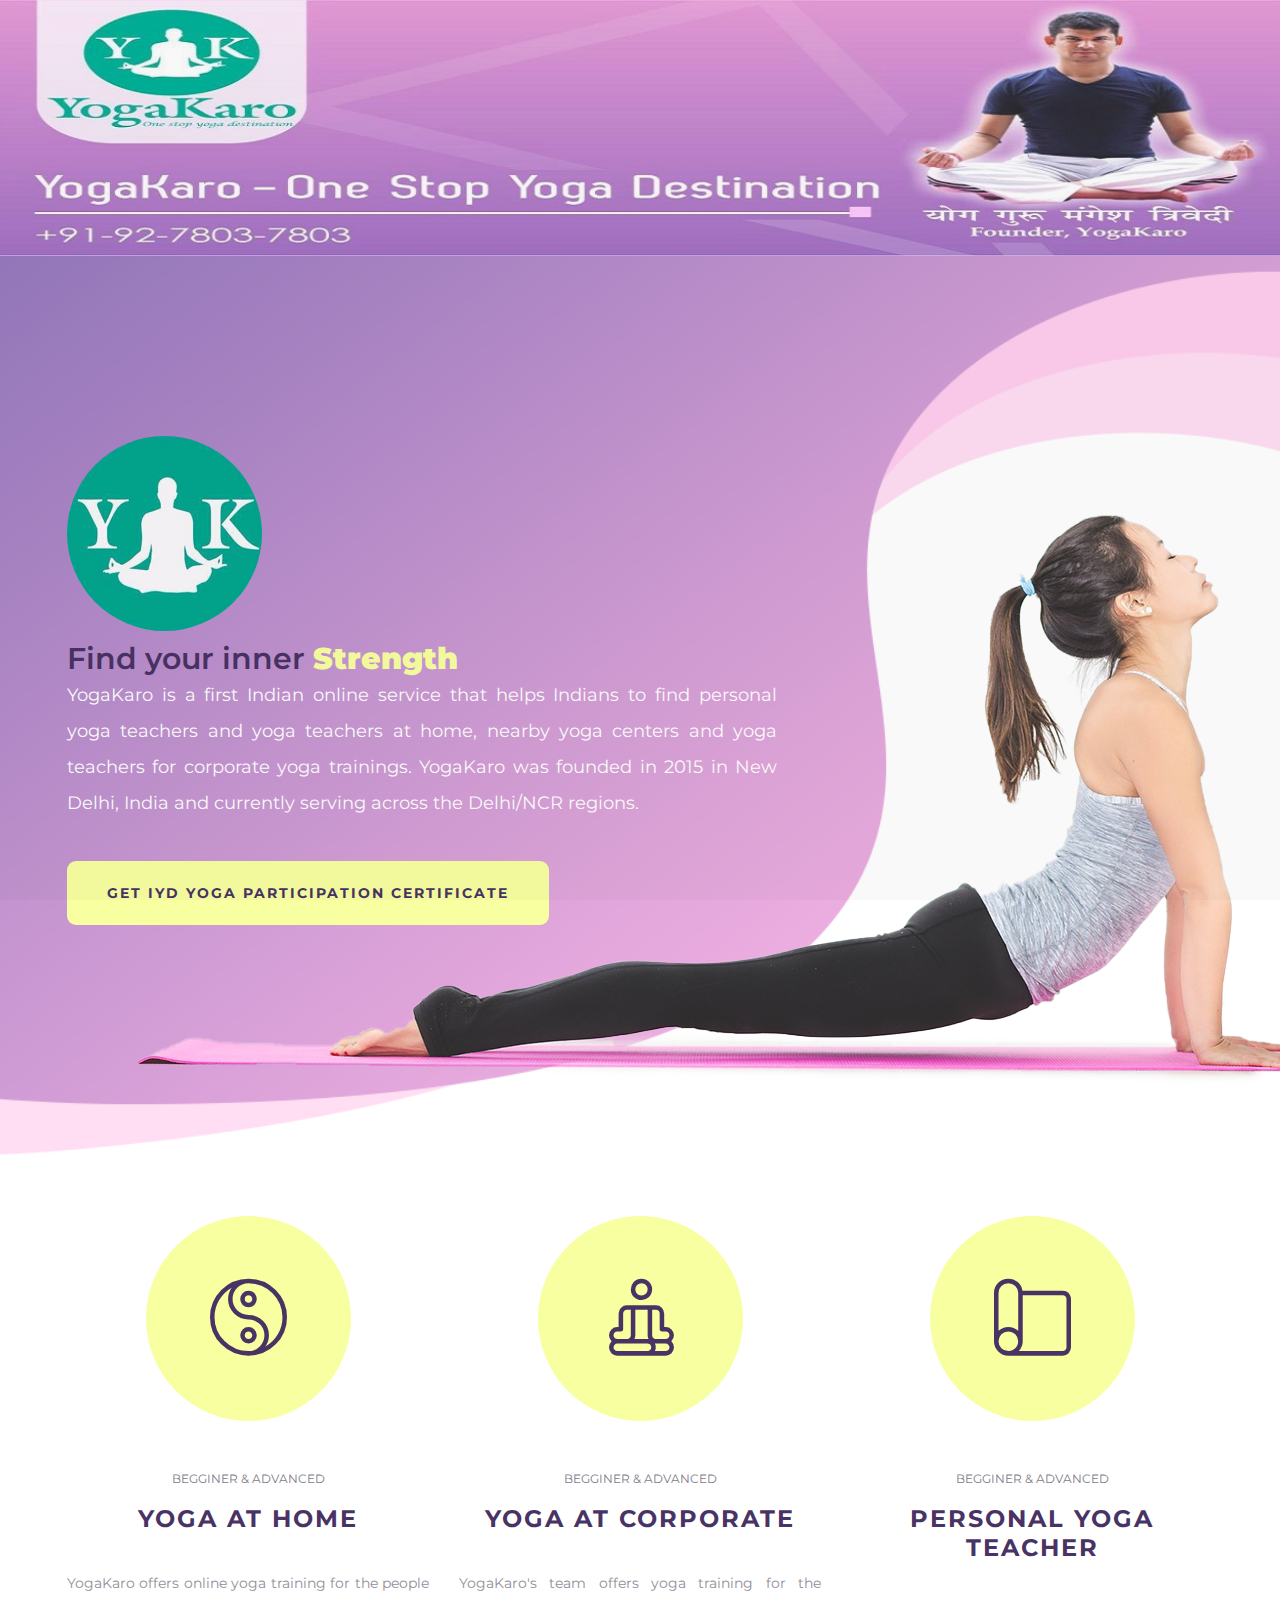
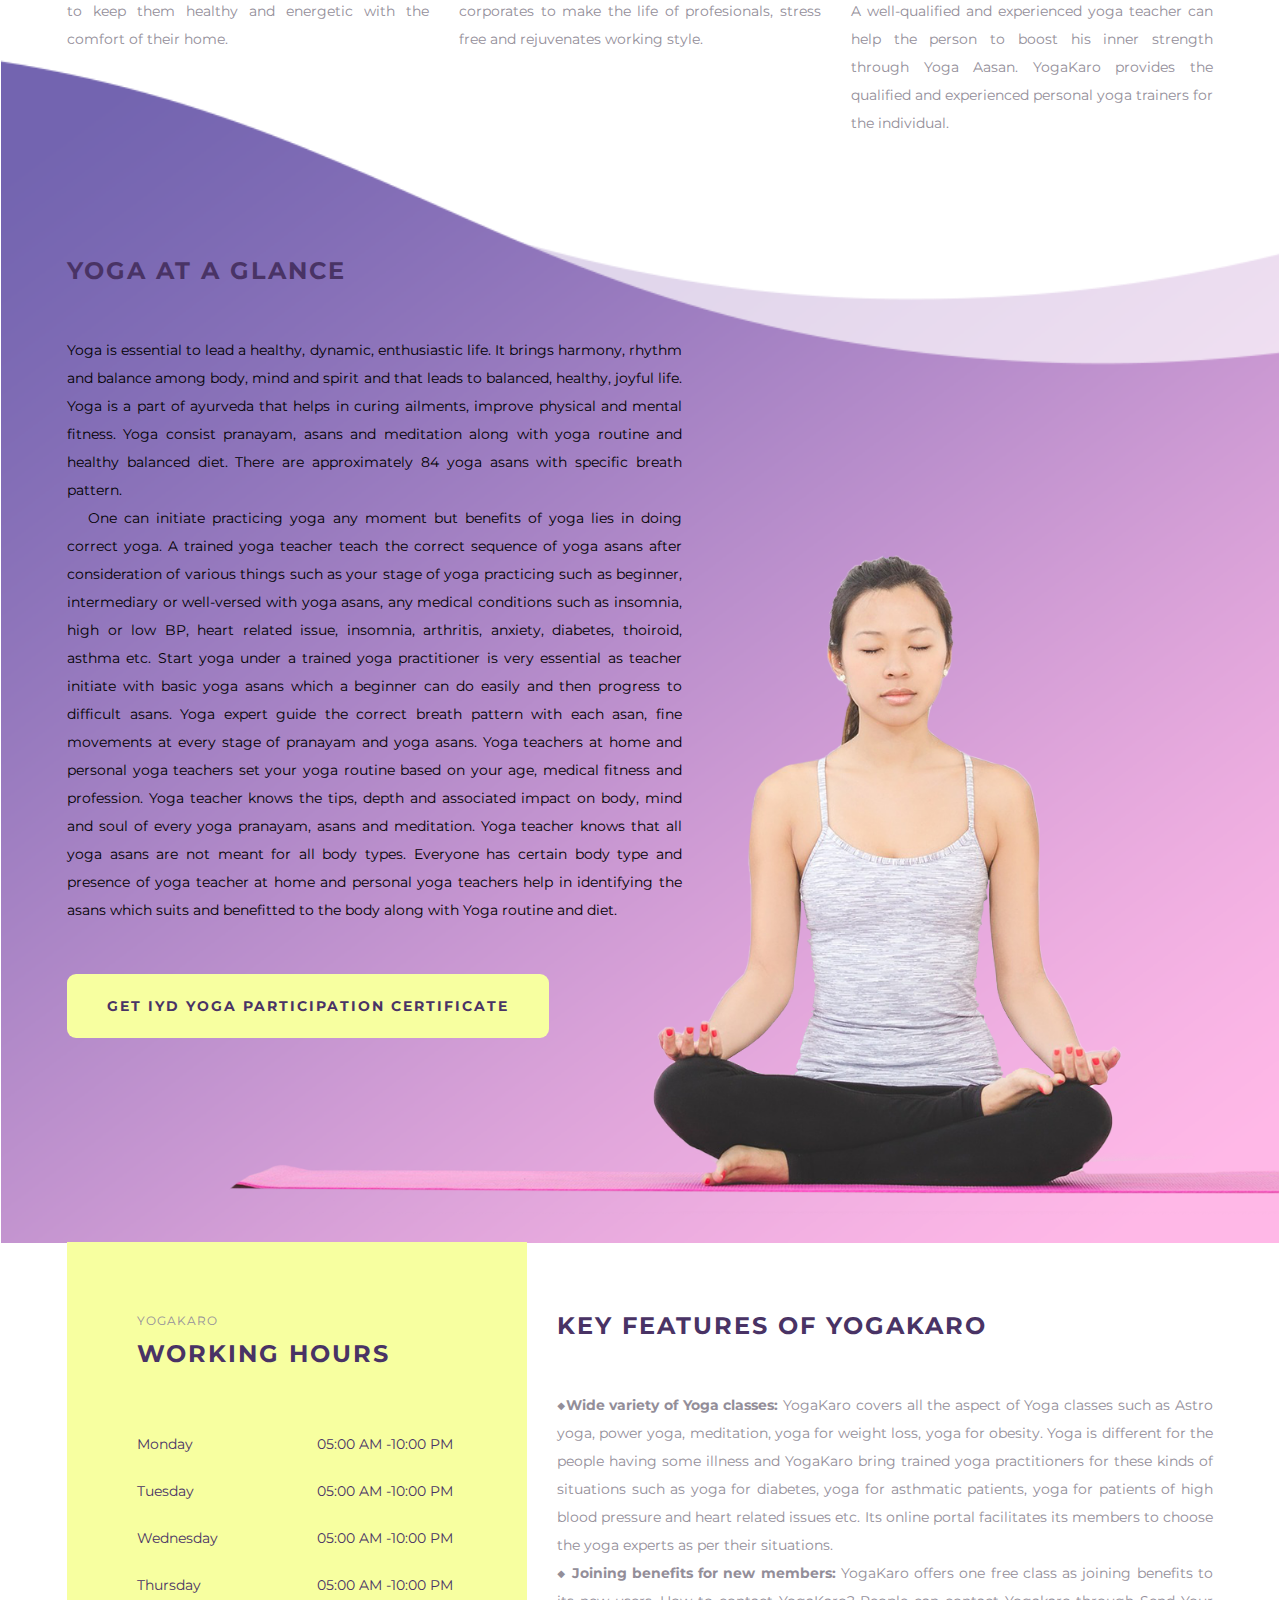
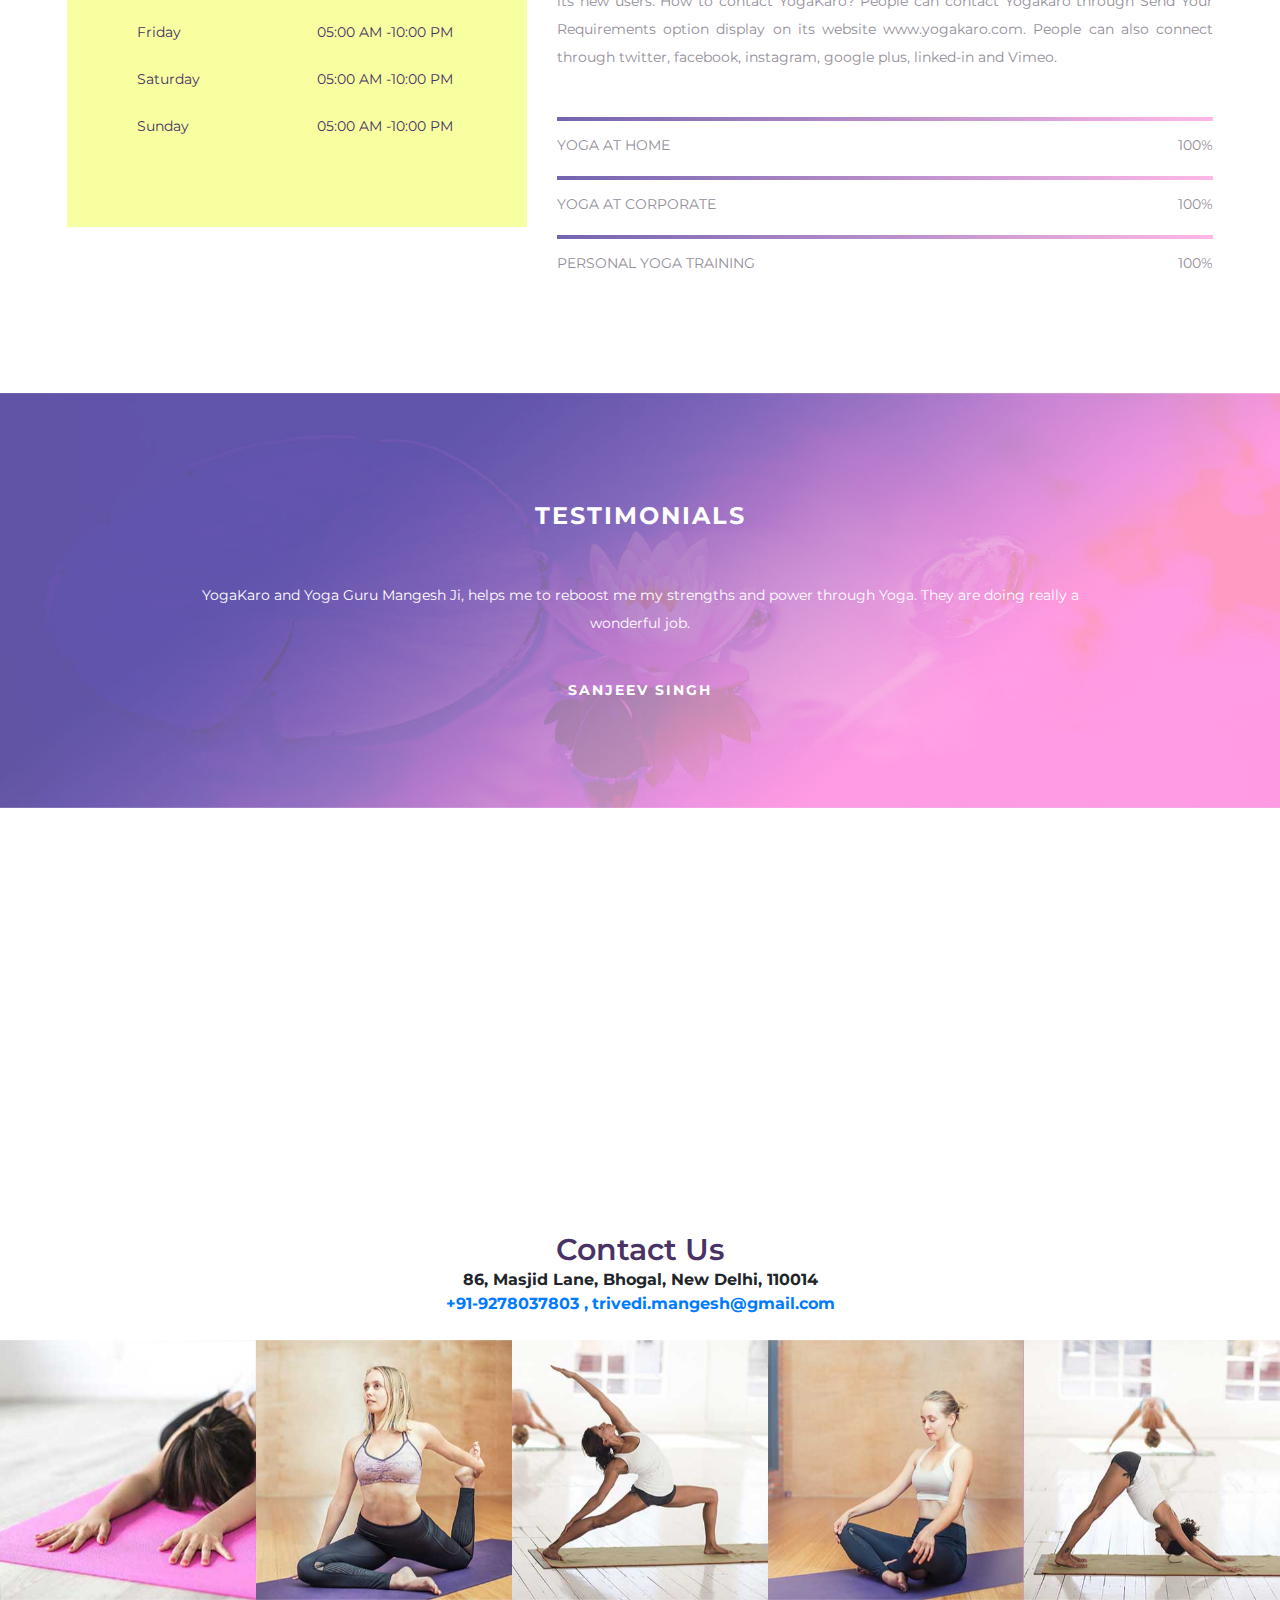
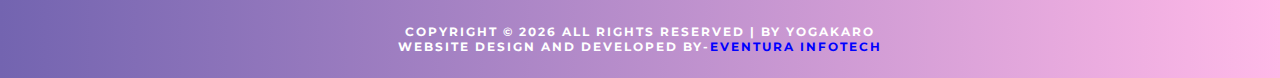
==== commit 82f0ec49: "FINAL RELEASE 1.0" ====
--- a/src/main/webapp/index.html
+++ b/src/main/webapp/index.html
@@ -36,26 +36,24 @@
 	<div id="preloder">
 		<div class="loader"></div>
 	</div>
-	<header class="header-section" style="width=100%">
 	<div class="row">
 		<img src="img/banner.jpg" height="20%" width="100%">
 	</div>
-  </header><br><br><br><br>
+
 	<!-- Hero section -->
 	<section class="hero-section set-bg" data-setbg="img/hero-bg.png">
 		<div class="hero-content-warp">
 			<div class="container">
 				<div class="hero-content">
 					<img src="img/yoga-circle.png" alt="">
-					<h3>
-						Find your inner strength
-					</h3>
-					<p>YogaKaro is a first Indian online service that helps Indians
+					<h3>Find your inner <span style="color:#f7ffa0 !important"><b>Strength</b></span></h3>
+					<p class="text-justify">YogaKaro is a first Indian online service that helps Indians
 						to find personal yoga teachers and yoga teachers at home, nearby
 						yoga centers and yoga teachers for corporate yoga trainings.
 						YogaKaro was founded in 2015 in New Delhi, India and currently
 						serving across the Delhi/NCR regions.</p>
-					<a href="getCertificate" class="site-btn">Get IYD Yoga Participation Certificate</a>
+					<a href="getCertificate" class="site-btn">Get IYD Yoga
+						Participation Certificate</a>
 				</div>
 			</div>
 			<img src="img/hero-img.png" class="hero-img" alt="">
@@ -75,7 +73,7 @@
 						</div>
 						<span>Begginer & Advanced</span>
 						<h4>YOGA AT HOME</h4>
-						<p>YogaKaro offers online yoga training for the people to keep
+						<p class="text-justify">YogaKaro offers online yoga training for the people to keep
 							them healthy and energetic with the comfort of their home.</p>
 					</div>
 				</div>
@@ -86,7 +84,7 @@
 						</div>
 						<span>Begginer & Advanced</span>
 						<h4>YOGA AT CORPORATE</h4>
-						<p>YogaKaro's team offers yoga training for the corporates to
+						<p class="text-justify">YogaKaro's team offers yoga training for the corporates to
 							make the life of profesionals, stress free and rejuvenates
 							working style.</p>
 					</div>
@@ -98,7 +96,7 @@
 						</div>
 						<span>Begginer & Advanced</span>
 						<h4>PERSONAL YOGA TEACHER</h4>
-						<p>A well-qualified and experienced yoga teacher can help the
+						<p class="text-justify">A well-qualified and experienced yoga teacher can help the
 							person to boost his inner strength through Yoga Aasan. YogaKaro
 							provides the qualified and experienced personal yoga trainers for
 							the individual.</p>
@@ -112,24 +110,43 @@
 
 	<!-- Meditation section -->
 	<section class="meditation-section set-bg"
-		data-setbg="img/meditation-bg.png">
+		data-setbg="img/meditation-bg.png" style="margin: -250px 1px -100px 1px !important;">
 		<div class="container">
 			<div class="row">
 				<div class="col-lg-7">
 					<div class="meditation-content">
-						<div class="sp-title text-white">
-							<span>Begginer & Advanced</span>
-							<h4>Meditation Sessions</h4>
-						</div>
-						<p>Etiam pretium, nibh vitae varius ultricies, tellus diam
-							gravida elit, vel rhoncus eros eros sit amet ipsum. Cras cursus
-							pellentesque tortor. Ut pellentesque auctor lorem, at maximus
-							lacus faucibus nec. Interdum et malesuada fames ac ante ipsum
-							primis in faucibus. Mauris auctor nunc non nulla euismod
-							consequat. Pellentesque non mattis nulla. Fusce quis tempor
-							risus, non elementum dui. Curabitur et mattis ex, a ultrices
-							lorem.</p>
-						<a href="/getCertificate" class="site-btn">Get IYD Yoga	Participation Certificate</a>
+						<div class="sp-title">
+							<h4>Yoga at a glance</h4>
+						</div>
+						<p class="text-justify" style="color: black !important">Yoga is essential to lead a healthy, dynamic, enthusiastic
+							life. It brings harmony, rhythm and balance among body, mind and
+							spirit and that leads to balanced, healthy, joyful life. Yoga is
+							a part of ayurveda that helps in curing ailments, improve
+							physical and mental fitness. Yoga consist pranayam, asans and
+							meditation along with yoga routine and healthy balanced diet.
+							There are approximately 84 yoga asans with specific breath
+							pattern.<br>&nbsp;&nbsp; One can initiate practicing yoga any moment but benefits
+							of yoga lies in doing correct yoga. A trained yoga teacher teach
+							the correct sequence of yoga asans after consideration of various
+							things such as your stage of yoga practicing such as beginner,
+							intermediary or well-versed with yoga asans, any medical
+							conditions such as insomnia, high or low BP, heart related issue,
+							insomnia, arthritis, anxiety, diabetes, thoiroid, asthma etc.
+							Start yoga under a trained yoga practitioner is very essential as
+							teacher initiate with basic yoga asans which a beginner can do
+							easily and then progress to difficult asans. Yoga expert guide
+							the correct breath pattern with each asan, fine movements at
+							every stage of pranayam and yoga asans. Yoga teachers at home and
+							personal yoga teachers set your yoga routine based on your age,
+							medical fitness and profession. Yoga teacher knows the tips,
+							depth and associated impact on body, mind and soul of every yoga
+							pranayam, asans and meditation. Yoga teacher knows that all yoga
+							asans are not meant for all body types. Everyone has certain body
+							type and presence of yoga teacher at home and personal yoga
+							teachers help in identifying the asans which suits and benefitted
+							to the body along with Yoga routine and diet.</p>
+						<a href="/getCertificate" class="site-btn">Get IYD Yoga
+							Participation Certificate</a>
 					</div>
 				</div>
 			</div>
@@ -143,7 +160,7 @@
 	<section class="timetable-section spad">
 		<div class="container">
 			<div class="row">
-				<div class="col-lg-5 col-md-9">
+				<div class="col-lg-5 col-md-3">
 					<div class="timetable-box">
 						<div class="sp-title">
 							<span>YogaKaro</span>
@@ -163,17 +180,23 @@
 				<div class="col-lg-7">
 					<div class="timetable-text">
 						<div class="sp-title">
-							<span>Begginer & Advanced</span>
-							<h4>Meditation Sessions</h4>
-						</div>
-						<p>Etiam pretium, nibh vitae varius ultricies, tellus diam
-							gravida elit, vel rhoncus eros eros sit amet ipsum. Cras cursus
-							pellentesque tortor. Ut pellentesque auctor lorem, at maximus
-							lacus faucibus nec. Interdum et malesuada fames ac ante ipsum
-							primis in faucibus. Mauris auctor nunc non nulla euismod
-							consequat. Pellentesque non mattis nulla. Fusce quis tempor
-							risus, non elementum dui. Curabitur et mattis ex, a ultrices
-							lorem.</p>
+							<h4>Key Features of YogaKaro</h4>
+						</div>
+						<p class="text-justify">◆<b>Wide variety of Yoga classes:</b> YogaKaro covers all the
+							aspect of Yoga classes such as Astro yoga, power yoga,
+							meditation, yoga for weight loss, yoga for obesity. Yoga is
+							different for the people having some illness and YogaKaro bring
+							trained yoga practitioners for these kinds of situations such as
+							yoga for diabetes, yoga for asthmatic patients, yoga for patients
+							of high blood pressure and heart related issues etc. Its online
+							portal facilitates its members to choose the yoga experts as per
+							their situations.<br>
+						          ◆<b> Joining benefits for new members:</b> YogaKaro offers one
+							free class as joining benefits to its new users. How to contact
+							YogaKaro? People can contact Yogakaro through Send Your
+							Requirements option display on its website www.yogakaro.com.
+							People can also connect through twitter, facebook, instagram,
+							google plus, linked-in and Vimeo.</p>
 						<div class="site-progress-bars">
 							<div class="progress-item">
 								<div class="progress">
@@ -239,25 +262,49 @@
 
 	<!-- Contact section -->
 	<div class="contact-section">
-		<div class="map-warp">
-		  <script type="text/javascript" src="http://maps.google.com/maps/api/js?sensor=false"></script><div style="overflow:hidden;height:400px;width:100%;"><div id="gmap_canvas" style="height:100%;width:100%;"></div><style>#gmap_canvas img{max-width:none!important;background:none!important}</style><a class="google-map-code" href="http://www.trivoo.net" id="get-map-data">trivoo</a></div><script type="text/javascript"> function init_map(){var myOptions = {zoom:14,center:new google.maps.LatLng(28.580004,77.249647),mapTypeId: google.maps.MapTypeId.ROADMAP};map = new google.maps.Map(document.getElementById("gmap_canvas"), myOptions);marker = new google.maps.Marker({map: map,position: new google.maps.LatLng(28.580004,77.249647)});infowindow = new google.maps.InfoWindow({content:"<b> 86, Masjid Rd, Jangpura, Bhogal,<br> New Delhi, Delhi 110014</b>" });google.maps.event.addListener(marker, "click", function(){infowindow.open(map,marker);});infowindow.open(map,marker);}google.maps.event.addDomListener(window, 'load', init_map);</script>
-
-		</div>
-		<div class="container-fluid">
-			<div class="row">
-				<div class="col-lg-6 offset-lg-6">
-					<div class="contact-box contact-text">
-						<h2>Contact Us</h2><br>
-						<ul>
-							<li><b>86, Masjid Lane, Bhogal, New Delhi, 110014</b></li>
-							<li><b><a href="tel:+919278037803">+91-9278037803</a></b></li>
-							<li><b><a href="mailto:trivedi.mangesh@gmail.com">trivedi.mangesh@gmail.com</a></b></li>
-						</ul>
-					</div>
-				</div>
-			</div>
-		</div>
-	</div>
+		<div class="col-md-12">
+			<script type="text/javascript"
+				src="http://maps.google.com/maps/api/js?sensor=false"></script>
+			<div style="overflow: hidden; height: 400px; width: 100%;">
+				<div id="gmap_canvas" style="height: 100%; width: 100%;"></div>
+				<a class="google-map-code" href="http://www.trivoo.net"
+					id="get-map-data">trivoo</a>
+			</div>
+			<script type="text/javascript">
+				function init_map() {
+					var myOptions = {
+						zoom : 14,
+						center : new google.maps.LatLng(28.580004, 77.249647),
+						mapTypeId : google.maps.MapTypeId.ROADMAP
+					};
+					map = new google.maps.Map(document
+							.getElementById("gmap_canvas"), myOptions);
+					marker = new google.maps.Marker({
+						map : map,
+						position : new google.maps.LatLng(28.580004, 77.249647)
+					});
+					infowindow = new google.maps.InfoWindow(
+							{
+								content : "<b> 86, Masjid Rd, Jangpura, Bhogal,<br> New Delhi, Delhi 110014</b>"
+							});
+					google.maps.event.addListener(marker, "click", function() {
+						infowindow.open(map, marker);
+					});
+					infowindow.open(map, marker);
+				}
+				google.maps.event.addDomListener(window, 'load', init_map);
+			</script>
+
+		</div>
+		<div class="col-md-12">
+			<div class="text-center"><br>
+			  <h3>Contact Us</h3>
+						<b>86, Masjid Lane, Bhogal, New Delhi, 110014</b><br>
+						<b><a href="tel:+919278037803">+91-9278037803 ,</a></b>
+						<b><a href="mailto:trivedi.mangesh@gmail.com">trivedi.mangesh@gmail.com</a></b><br>
+			</div>
+		</div>
+	</div><br>
 	<!-- Contact section end -->
 
 
@@ -291,7 +338,7 @@
 					document.write(new Date().getFullYear());
 				</script>
 				All rights reserved | by YogaKaro <br> Website design and
-				developed by-<a style="color:blue">Eventura Infotech</a>
+				developed by-<a style="color: blue">Eventura Infotech</a>
 			</p>
 		</div>
 	</footer>
